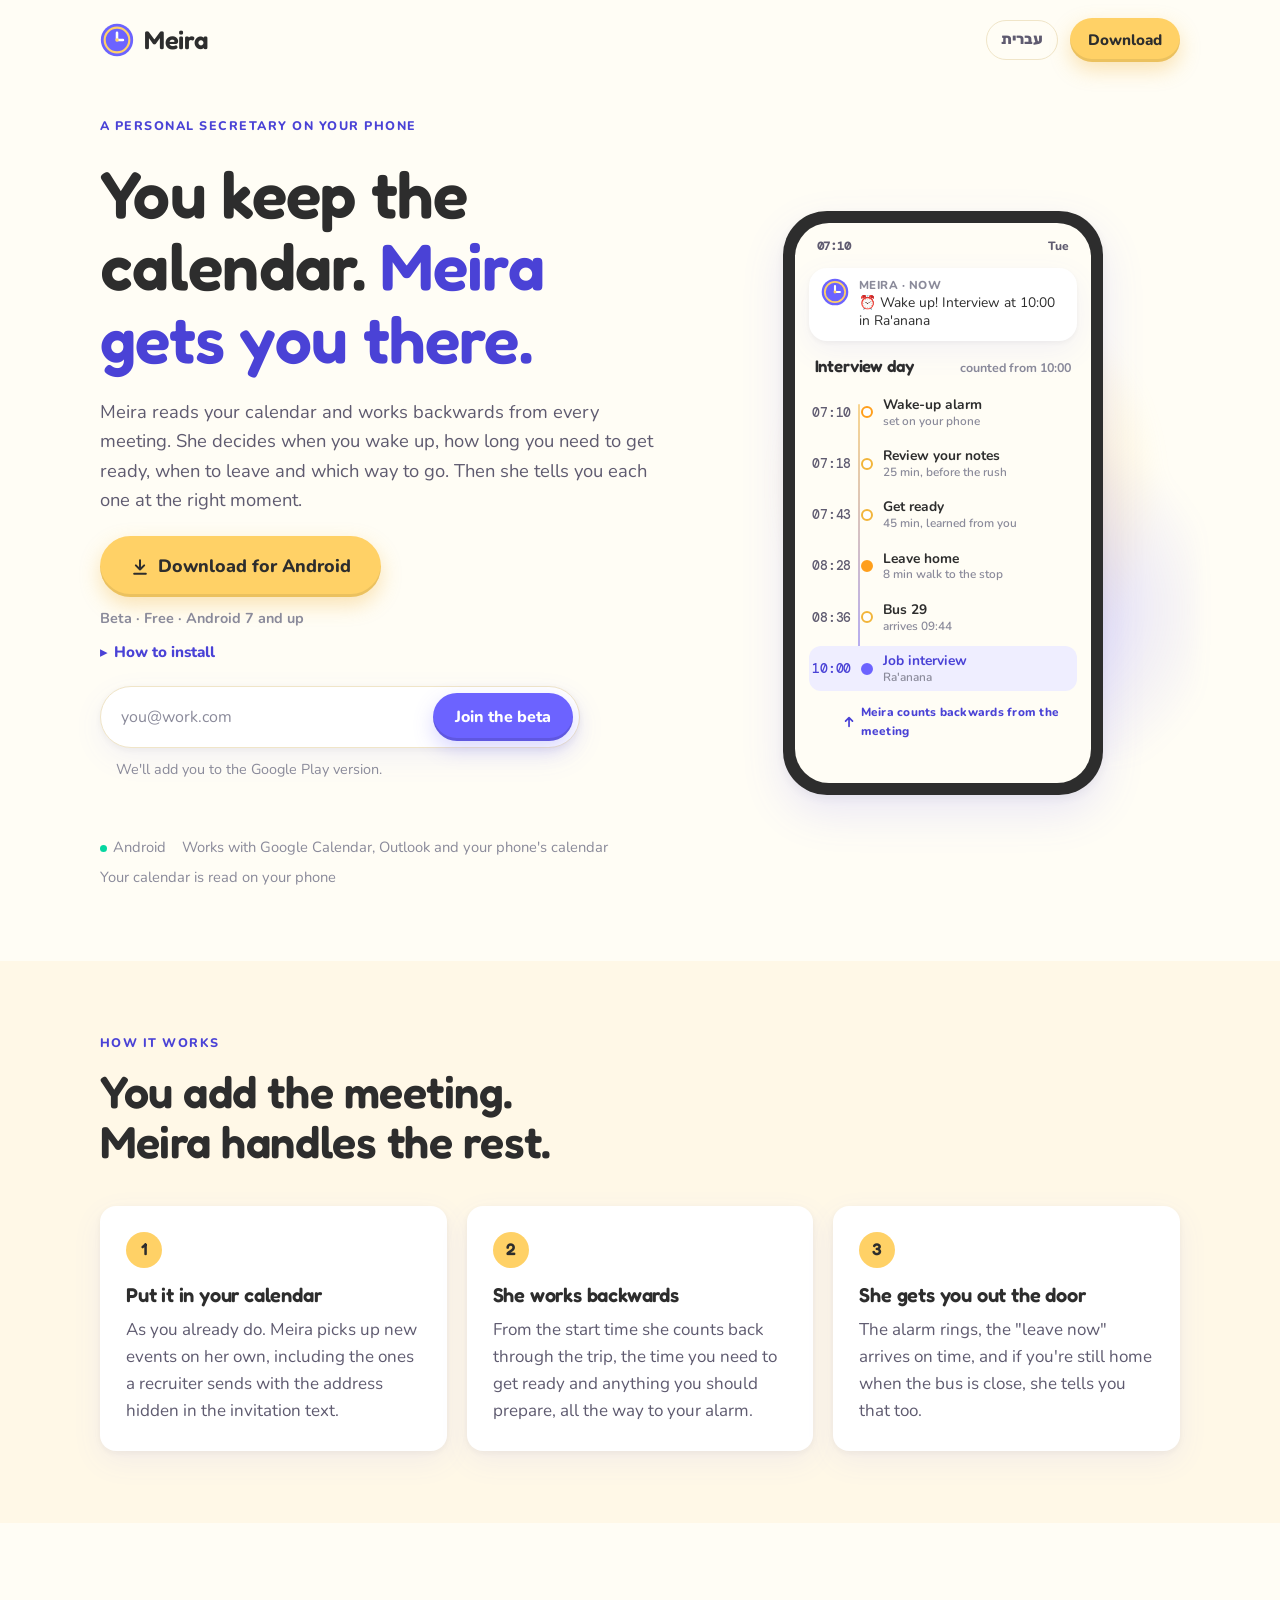
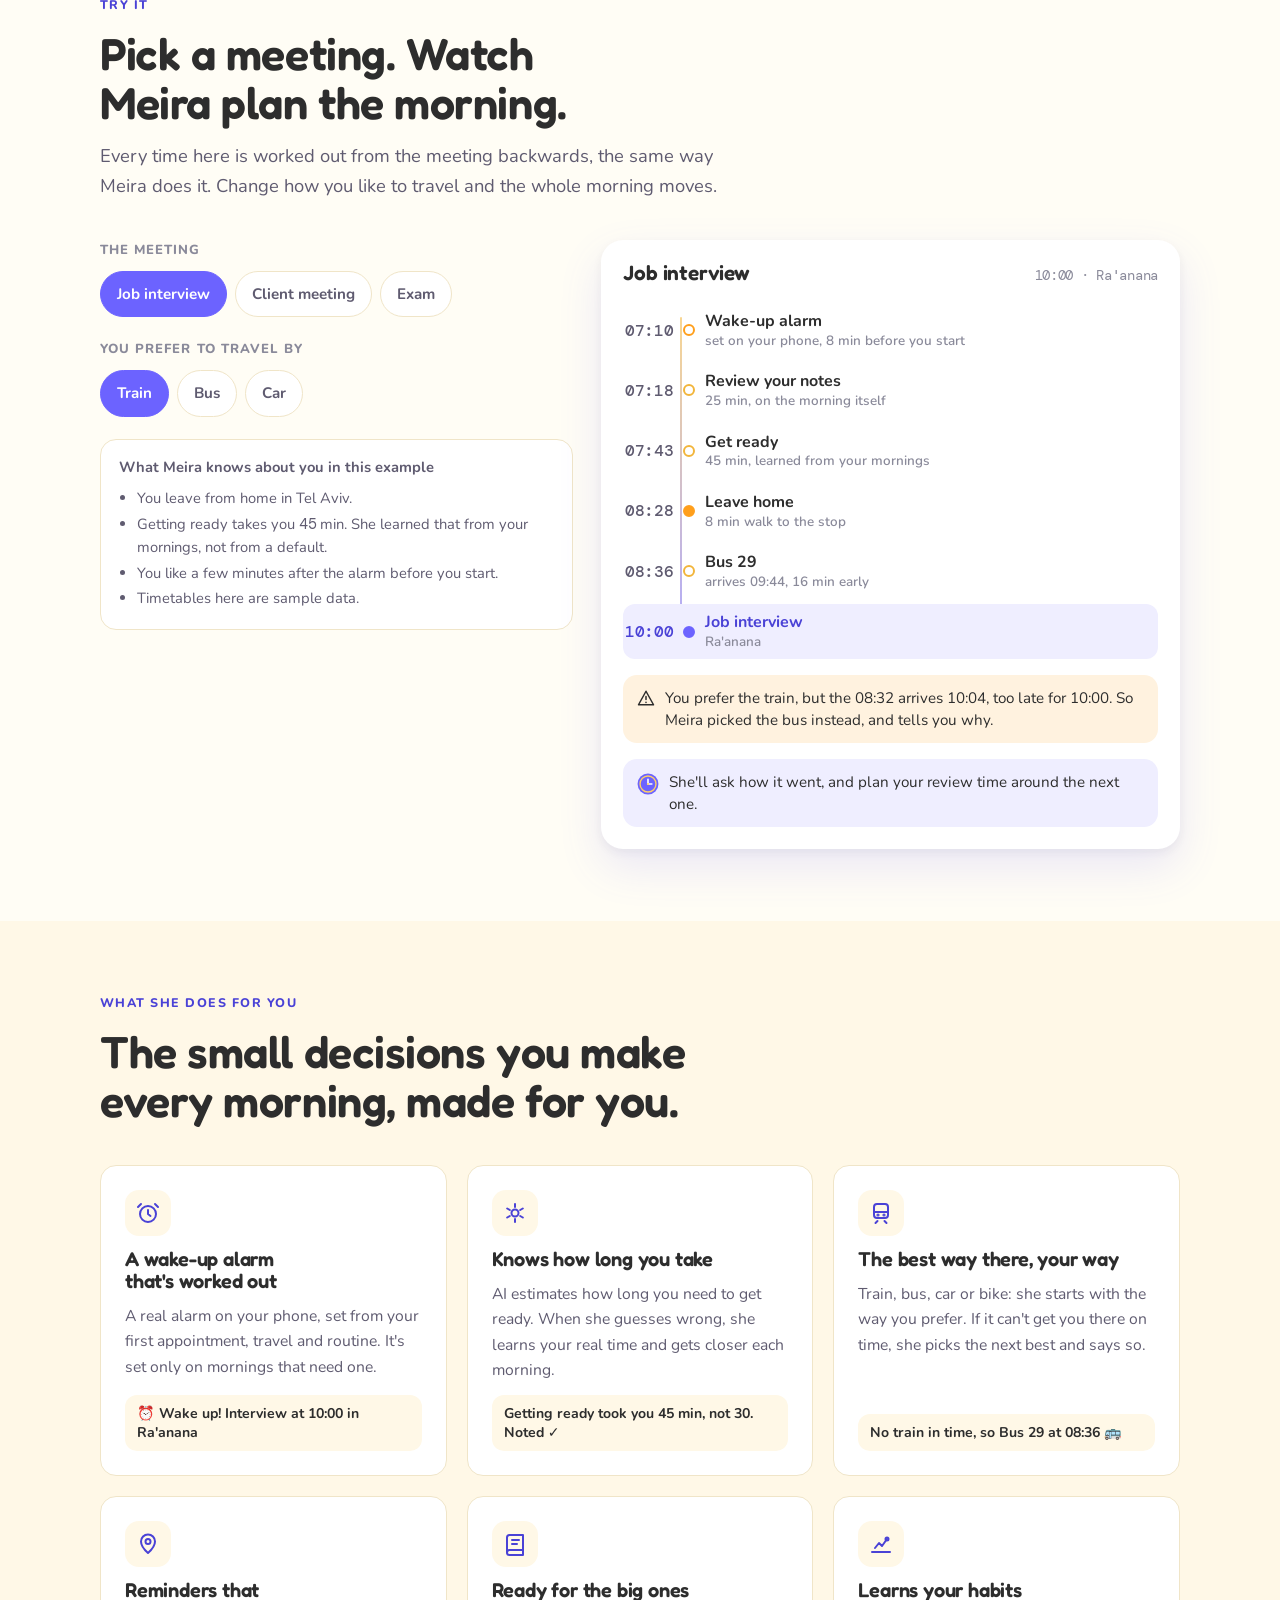
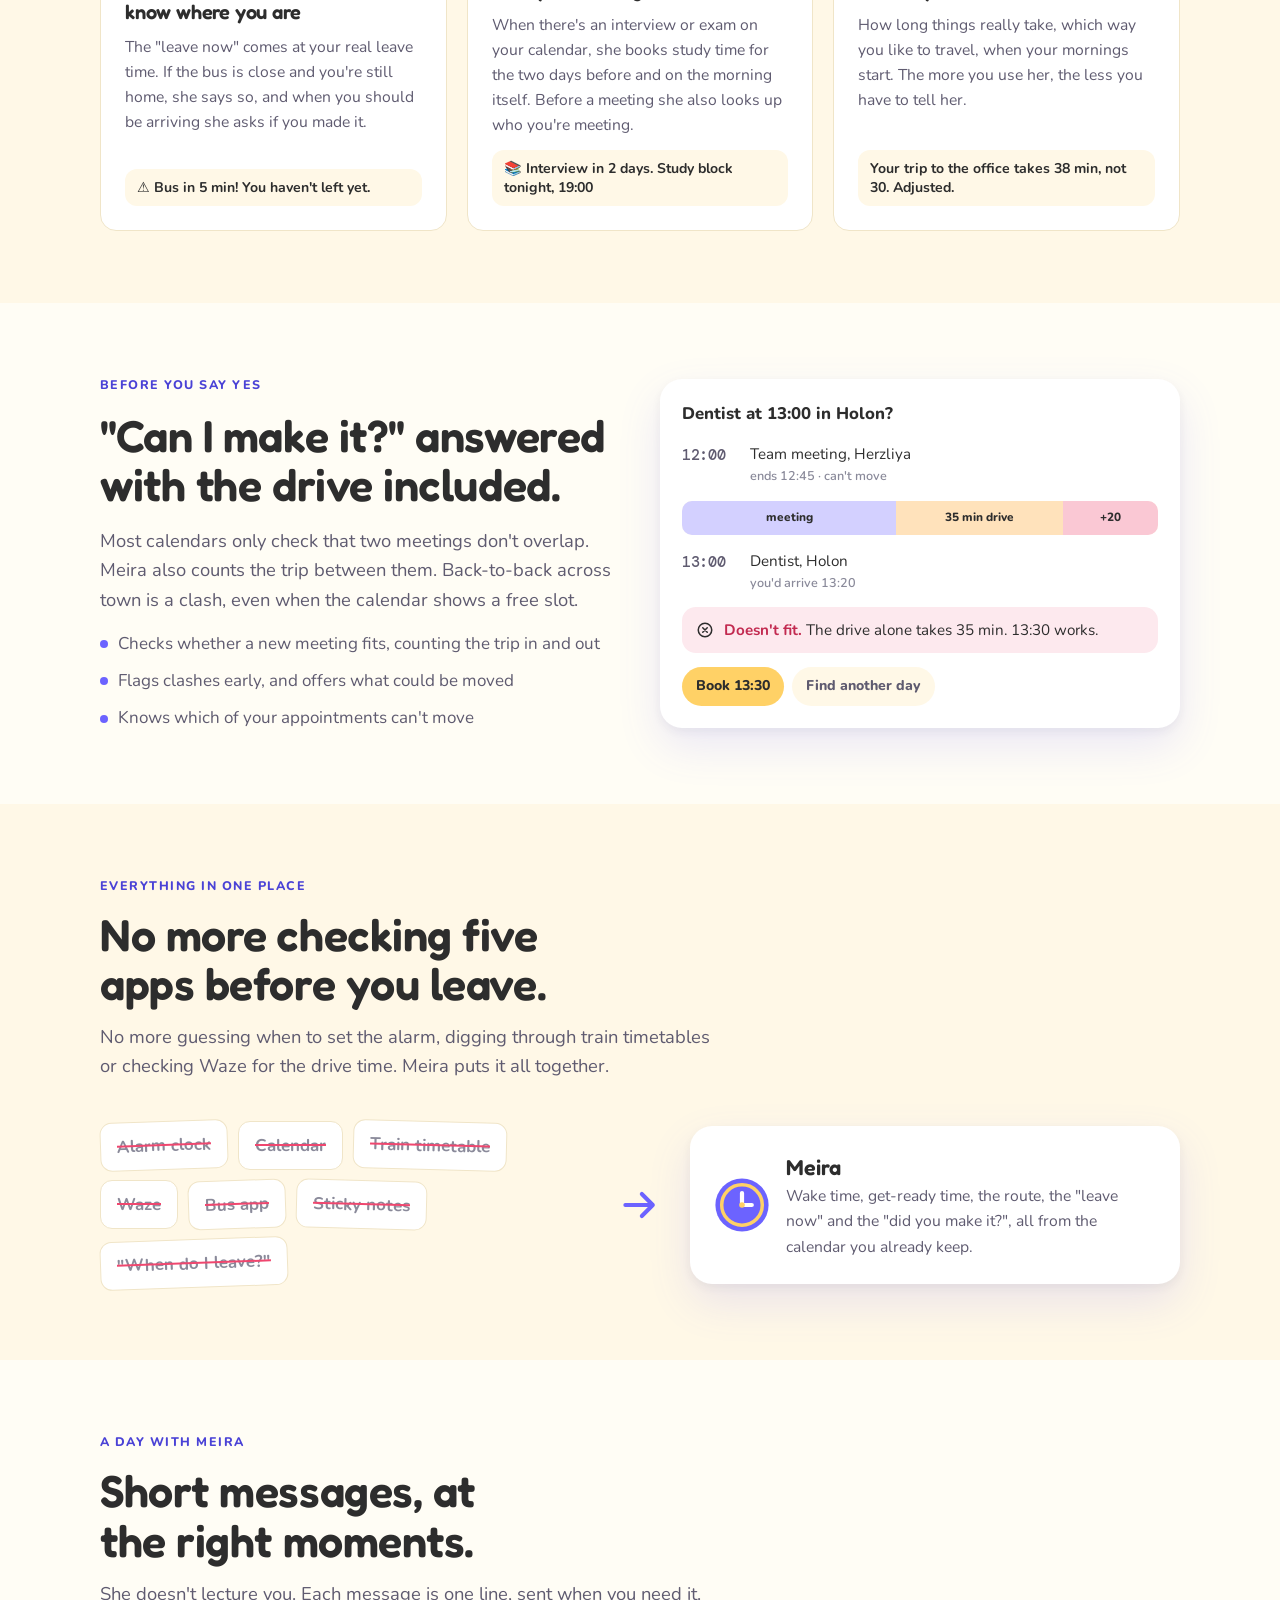
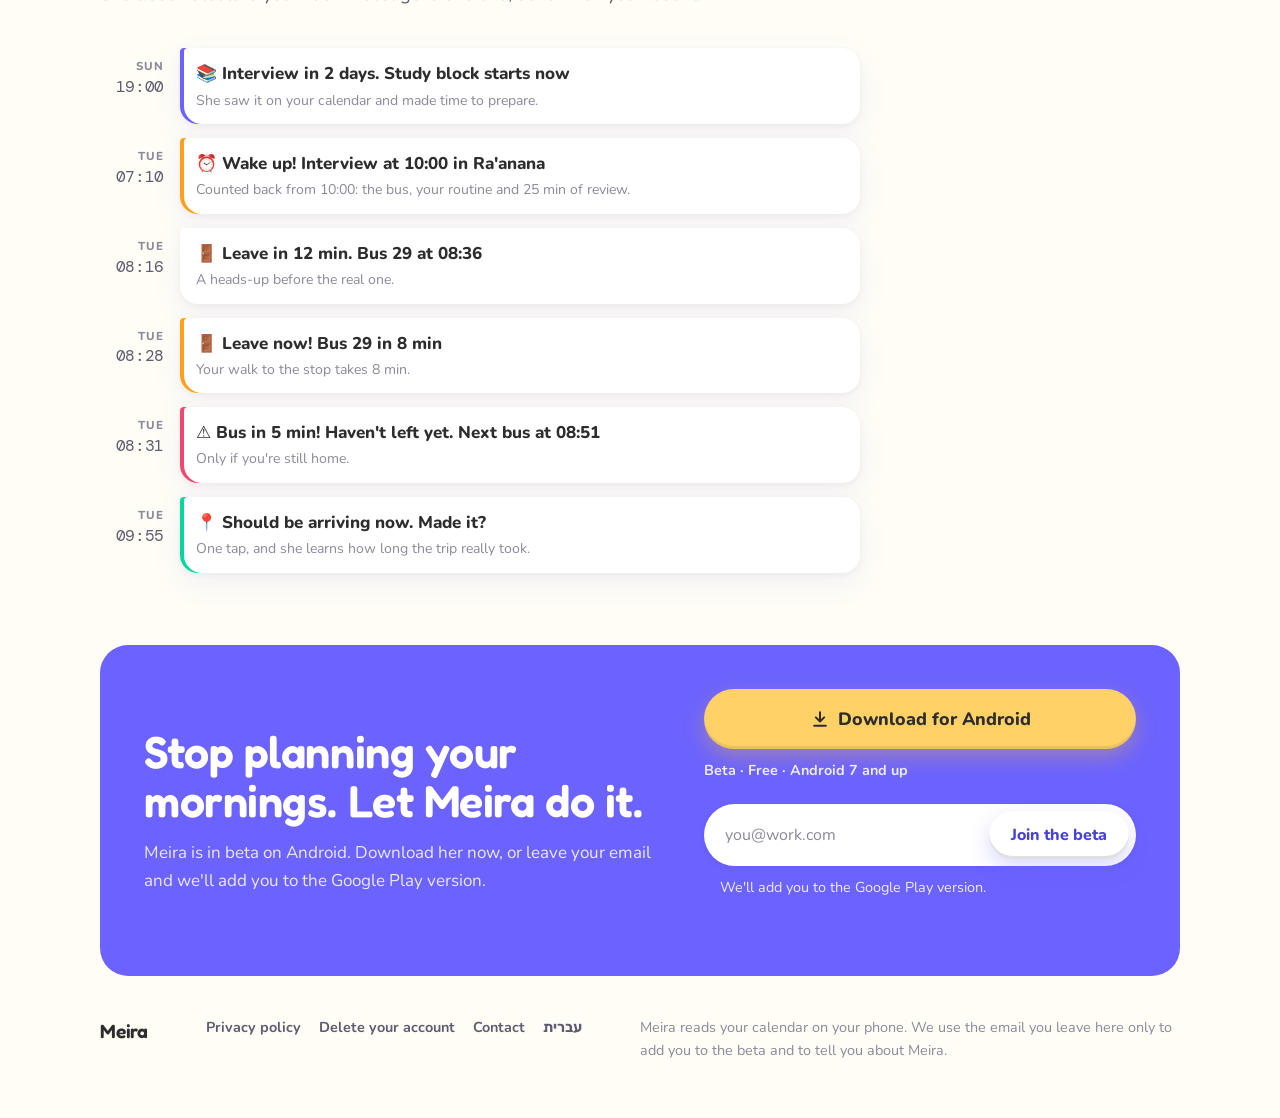
==== en/index.html @ 26a22b19 "site: a630f09 feat(site): meirasecretary.github.io — Hebrew home + /en/, download, beta sign-up, pri" ====
<!doctype html>
<html lang="en" dir="ltr">
<head>
<meta charset="utf-8">
<meta name="viewport" content="width=device-width, initial-scale=1, viewport-fit=cover">
<title>Meira — gets you there on time</title>
<meta name="description" content="Meira is a personal secretary on your phone. Keep your calendar; she works backwards from every meeting to wake you, get you ready and get you there on time.">
<link rel="canonical" href="https://meirasecretary.github.io/en/">
<link rel="alternate" hreflang="he" href="https://meirasecretary.github.io/">
<link rel="alternate" hreflang="en" href="https://meirasecretary.github.io/en/">
<link rel="alternate" hreflang="x-default" href="https://meirasecretary.github.io/">
<meta property="og:type" content="website">
<meta property="og:site_name" content="Meira">
<meta property="og:title" content="Meira — gets you there on time">
<meta property="og:description" content="She reads your calendar and works backwards: when to wake up, when to leave, which way to go. Free beta for Android.">
<meta property="og:url" content="https://meirasecretary.github.io/en/">
<meta property="og:image" content="https://meirasecretary.github.io/og-en.png">
<meta property="og:image:width" content="1200">
<meta property="og:image:height" content="630">
<meta name="twitter:card" content="summary_large_image">
<meta name="theme-color" content="#FFFDF5">
<link rel="icon" href="../favicon.svg" type="image/svg+xml">
<link rel="preconnect" href="https://fonts.googleapis.com">
<link rel="preconnect" href="https://fonts.gstatic.com" crossorigin>
<link rel="stylesheet" href="https://fonts.googleapis.com/css2?family=DM+Mono:wght@400;500&family=Fredoka:wght@500;600&family=Nunito:wght@400;600;700;800&family=Rubik:wght@400;500;700;800&family=Varela+Round&display=swap">
<link rel="stylesheet" href="../style.css">
</head>
<body>
<svg width="0" height="0" style="position:absolute" aria-hidden="true">
  <defs>
    <symbol id="coin" viewBox="0 0 40 40">
      <circle cx="20" cy="20" r="19" fill="#6C63FF"/>
      <circle cx="20" cy="20" r="14.5" fill="none" stroke="#FFD166" stroke-width="2.5"/>
      <path d="M20 11.5V20h7" fill="none" stroke="#FFFFFF" stroke-width="3" stroke-linecap="round" stroke-linejoin="round"/>
      <circle cx="20" cy="20" r="2" fill="#FFD166"/>
    </symbol>
    <symbol id="dl" viewBox="0 0 24 24">
      <path d="M12 4v11M7 10l5 5 5-5M5 20h14" fill="none" stroke="currentColor" stroke-width="2.4" stroke-linecap="round" stroke-linejoin="round"/>
    </symbol>
  </defs>
</svg>

<div class="wrap">
  <nav class="nav" aria-label="Main">
    <a class="brand" href="#top" id="top">
      <svg class="coin" aria-hidden="true"><use href="#coin"/></svg>
      <span class="brand-name">Meira</span>
    </a>
    <div class="nav-right">
      <a class="lang" href="../" hreflang="he" lang="he" data-lang="he">עברית</a>
      <a class="btn btn-sm" href="#join">Download</a>
    </div>
  </nav>

  <header class="hero">
    <div class="hero-copy">
      <span class="eyebrow">A personal secretary on your phone</span>
      <h1>You keep the calendar. <em>Meira gets you there.</em></h1>
      <p class="lede">Meira reads your calendar and works backwards from every meeting. She decides when you wake up, how long you need to get ready, when to leave and which way to go. Then she tells you each one at the right moment.</p>
      <div class="get">
        <a class="btn btn-lg" href="https://github.com/MeiraSecretary/meirasecretary.github.io/releases/latest/download/Meira.apk">
          <svg width="20" height="20" aria-hidden="true"><use href="#dl"/></svg>Download for Android
        </a>
        <p class="get-fine">Beta · Free · Android 7 and up</p>
        <details class="howto">
          <summary>How to install</summary>
          <ol>
            <li>Tap <b>Download for Android</b> and open <b>Meira.apk</b>.</li>
            <li>If Android asks, allow installs from this source (your browser).</li>
            <li>If Play Protect warns you, tap <b>More details → Install anyway</b>. On Samsung, if the install is blocked: Settings → Security and privacy → Auto Blocker → off.</li>
            <li>When you connect Google Calendar, Google says the app isn't verified yet. That's because we're in beta: tap <b>Advanced</b>, then go to the app.</li>
          </ol>
        </details>
      </div>
      <form class="signup" data-source="beta-hero" novalidate>
        <div class="signup-row">
          <label for="email-hero" class="sr-only">Email address</label>
          <input id="email-hero" name="email" type="email" inputmode="email" autocomplete="email" placeholder="you@work.com" required>
          <button class="btn btn-alt" type="submit">Join the beta</button>
        </div>
        <p class="signup-hint">We'll add you to the Google Play version.</p>
        <p class="signup-status" role="status" aria-live="polite"></p>
      </form>
      <p class="fine">
        <span><i class="dot"></i>Android</span>
        <span>Works with Google Calendar, Outlook and your phone's calendar</span>
        <span>Your calendar is read on your phone</span>
      </p>
    </div>

    <div class="phone-stage">
      <div class="phone" role="img" aria-label="Meira on a phone: an interview at 10:00 in Ra'anana, worked backwards to a 07:10 wake-up alarm.">
        <div class="screen">
          <div class="statusbar"><span class="t">07:10</span><span>Tue</span></div>
          <div class="notif">
            <svg class="coin" aria-hidden="true"><use href="#coin"/></svg>
            <div><b>Meira · now</b>⏰ Wake up! Interview at 10:00 in Ra'anana</div>
          </div>
          <div class="day-head"><h3>Interview day</h3><span>counted from 10:00</span></div>
          <ol class="chain">
            <li class="step" data-k="wake"><span class="t">07:10</span><i class="pin"></i><span class="what">Wake-up alarm<small>set on your phone</small></span></li>
            <li class="step"><span class="t">07:18</span><i class="pin"></i><span class="what">Review your notes<small>25 min, before the rush</small></span></li>
            <li class="step"><span class="t">07:43</span><i class="pin"></i><span class="what">Get ready<small>45 min, learned from you</small></span></li>
            <li class="step" data-k="leave"><span class="t">08:28</span><i class="pin"></i><span class="what">Leave home<small>8 min walk to the stop</small></span></li>
            <li class="step"><span class="t">08:36</span><i class="pin"></i><span class="what">Bus 29<small>arrives 09:44</small></span></li>
            <li class="step" data-k="event"><span class="t">10:00</span><i class="pin"></i><span class="what">Job interview<small>Ra'anana</small></span></li>
          </ol>
          <div class="backlabel">
            <svg width="14" height="14" viewBox="0 0 14 14" aria-hidden="true"><path d="M7 12V2M3 6l4-4 4 4" fill="none" stroke="currentColor" stroke-width="2" stroke-linecap="round" stroke-linejoin="round"/></svg>
            Meira counts backwards from the meeting
          </div>
        </div>
      </div>
    </div>
  </header>
</div>

<section class="band" id="how">
  <div class="wrap">
    <div class="sec-head">
      <span class="eyebrow">How it works</span>
      <h2>You add the meeting. Meira handles the rest.</h2>
    </div>
    <div class="steps">
      <div class="how">
        <h3>Put it in your calendar</h3>
        <p>As you already do. Meira picks up new events on her own, including the ones a recruiter sends with the address hidden in the invitation text.</p>
      </div>
      <div class="how">
        <h3>She works backwards</h3>
        <p>From the start time she counts back through the trip, the time you need to get ready and anything you should prepare, all the way to your alarm.</p>
      </div>
      <div class="how">
        <h3>She gets you out the door</h3>
        <p>The alarm rings, the "leave now" arrives on time, and if you're still home when the bus is close, she tells you that too.</p>
      </div>
    </div>
  </div>
</section>

<section id="try">
  <div class="wrap">
    <div class="sec-head">
      <span class="eyebrow">Try it</span>
      <h2>Pick a meeting. Watch Meira plan the morning.</h2>
      <p class="lede">Every time here is worked out from the meeting backwards, the same way Meira does it. Change how you like to travel and the whole morning moves.</p>
    </div>
    <div class="demo">
      <div class="controls">
        <fieldset class="seg" id="pick-event">
          <legend class="control-label">The meeting</legend>
          <input type="radio" name="ev" id="ev-interview" value="interview" checked><label for="ev-interview">Job interview</label>
          <input type="radio" name="ev" id="ev-meeting" value="meeting"><label for="ev-meeting">Client meeting</label>
          <input type="radio" name="ev" id="ev-exam" value="exam"><label for="ev-exam">Exam</label>
        </fieldset>
        <fieldset class="seg" id="pick-mode">
          <legend class="control-label">You prefer to travel by</legend>
          <input type="radio" name="mode" id="mode-train" value="train" checked><label for="mode-train">Train</label>
          <input type="radio" name="mode" id="mode-bus" value="bus"><label for="mode-bus">Bus</label>
          <input type="radio" name="mode" id="mode-car" value="car"><label for="mode-car">Car</label>
        </fieldset>
        <div class="assume">
          <strong>What Meira knows about you in this example</strong>
          <ul>
            <li>You leave from home in Tel Aviv.</li>
            <li>Getting ready takes you <span class="t">45</span> min. She learned that from your mornings, not from a default.</li>
            <li>You like a few minutes after the alarm before you start.</li>
            <li>Timetables here are sample data.</li>
          </ul>
        </div>
      </div>
      <div class="result" id="result" aria-live="polite">
        <div class="result-head"><h3 id="r-title">Job interview</h3><span class="t" id="r-when">10:00 · Ra'anana</span></div>
        <ol class="chain" id="r-chain"></ol>
        <div class="note note-fallback" id="r-fallback" hidden>
          <svg width="18" height="18" viewBox="0 0 24 24" aria-hidden="true"><path d="M12 3l10 18H2L12 3z" fill="none" stroke="currentColor" stroke-width="2" stroke-linejoin="round"/><path d="M12 10v4M12 17.5v.5" stroke="currentColor" stroke-width="2" stroke-linecap="round"/></svg>
          <span id="r-fallback-text"></span>
        </div>
        <div class="note note-meira" id="r-note">
          <svg class="coin" style="width:22px;height:22px" aria-hidden="true"><use href="#coin"/></svg>
          <span id="r-note-text"></span>
        </div>
      </div>
    </div>
  </div>
</section>

<section class="band" id="features">
  <div class="wrap">
    <div class="sec-head">
      <span class="eyebrow">What she does for you</span>
      <h2>The small decisions you make every morning, made for you.</h2>
    </div>
    <div class="features">
      <article class="feat">
        <div class="ic"><svg width="24" height="24" viewBox="0 0 24 24" fill="none" stroke="currentColor" stroke-width="2" stroke-linecap="round" stroke-linejoin="round" aria-hidden="true"><circle cx="12" cy="13" r="8"/><path d="M12 9v4l2.5 2M5 3 2 6M19 3l3 3"/></svg></div>
        <h3>A wake-up alarm that's worked out</h3>
        <p>A real alarm on your phone, set from your first appointment, travel and routine. It's set only on mornings that need one.</p>
        <p class="say">⏰ Wake up! Interview at 10:00 in Ra'anana</p>
      </article>
      <article class="feat">
        <div class="ic"><svg width="24" height="24" viewBox="0 0 24 24" fill="none" stroke="currentColor" stroke-width="2" stroke-linecap="round" stroke-linejoin="round" aria-hidden="true"><path d="M12 3v3M12 18v3M4.2 7.5l2.6 1.5M17.2 15l2.6 1.5M4.2 16.5 6.8 15M17.2 9l2.6-1.5"/><circle cx="12" cy="12" r="3.5"/></svg></div>
        <h3>Knows how long you take</h3>
        <p>AI estimates how long you need to get ready. When she guesses wrong, she learns your real time and gets closer each morning.</p>
        <p class="say">Getting ready took you 45 min, not 30. Noted ✓</p>
      </article>
      <article class="feat">
        <div class="ic"><svg width="24" height="24" viewBox="0 0 24 24" fill="none" stroke="currentColor" stroke-width="2" stroke-linecap="round" stroke-linejoin="round" aria-hidden="true"><rect x="5" y="3" width="14" height="14" rx="3"/><path d="M5 11h14M8.5 20l-2 2M15.5 20l2 2"/><circle cx="9" cy="14" r=".6" fill="currentColor"/><circle cx="15" cy="14" r=".6" fill="currentColor"/></svg></div>
        <h3>The best way there, your way</h3>
        <p>Train, bus, car or bike: she starts with the way you prefer. If it can't get you there on time, she picks the next best and says so.</p>
        <p class="say">No train in time, so Bus 29 at 08:36 🚌</p>
      </article>
      <article class="feat">
        <div class="ic"><svg width="24" height="24" viewBox="0 0 24 24" fill="none" stroke="currentColor" stroke-width="2" stroke-linecap="round" stroke-linejoin="round" aria-hidden="true"><path d="M12 21s-7-6.2-7-11.5a7 7 0 0 1 14 0C19 14.8 12 21 12 21z"/><circle cx="12" cy="9.5" r="2.5"/></svg></div>
        <h3>Reminders that know where you are</h3>
        <p>The "leave now" comes at your real leave time. If the bus is close and you're still home, she says so, and when you should be arriving she asks if you made it.</p>
        <p class="say">⚠️ Bus in 5 min! You haven't left yet.</p>
      </article>
      <article class="feat">
        <div class="ic"><svg width="24" height="24" viewBox="0 0 24 24" fill="none" stroke="currentColor" stroke-width="2" stroke-linecap="round" stroke-linejoin="round" aria-hidden="true"><path d="M4 5.5A2.5 2.5 0 0 1 6.5 3H20v15H6.5A2.5 2.5 0 0 0 4 20.5z"/><path d="M4 20.5A2.5 2.5 0 0 0 6.5 23H20v-5M9 8h7M9 12h5"/></svg></div>
        <h3>Ready for the big ones</h3>
        <p>When there's an interview or exam on your calendar, she books study time for the two days before and on the morning itself. Before a meeting she also looks up who you're meeting.</p>
        <p class="say">📚 Interview in 2 days. Study block tonight, 19:00</p>
      </article>
      <article class="feat">
        <div class="ic"><svg width="24" height="24" viewBox="0 0 24 24" fill="none" stroke="currentColor" stroke-width="2" stroke-linecap="round" stroke-linejoin="round" aria-hidden="true"><path d="M3 20h18M6 16l4-5 3 3 5-7"/><circle cx="18" cy="7" r="1.5"/></svg></div>
        <h3>Learns your habits</h3>
        <p>How long things really take, which way you like to travel, when your mornings start. The more you use her, the less you have to tell her.</p>
        <p class="say">Your trip to the office takes 38 min, not 30. Adjusted.</p>
      </article>
    </div>
  </div>
</section>

<section id="fit">
  <div class="wrap fit">
    <div class="fit-copy">
      <span class="eyebrow">Before you say yes</span>
      <h2>"Can I make it?" answered with the drive included.</h2>
      <p class="lede">Most calendars only check that two meetings don't overlap. Meira also counts the trip between them. Back-to-back across town is a clash, even when the calendar shows a free slot.</p>
      <ul>
        <li>Checks whether a new meeting fits, counting the trip in and out</li>
        <li>Flags clashes early, and offers what could be moved</li>
        <li>Knows which of your appointments can't move</li>
      </ul>
    </div>
    <div class="fit-card">
      <p class="fit-q">Dentist at 13:00 in Holon?</p>
      <div class="fit-row"><span class="t">12:00</span><span>Team meeting, Herzliya<small>ends 12:45 · can't move</small></span></div>
      <div class="gapbar" aria-hidden="true">
        <span class="g-meet" style="flex:45">meeting</span>
        <span class="g-drive" style="flex:35">35 min drive</span>
        <span class="g-late" style="flex:20">+20</span>
      </div>
      <div class="fit-row"><span class="t">13:00</span><span>Dentist, Holon<small>you'd arrive 13:20</small></span></div>
      <div class="verdict">
        <svg width="18" height="18" viewBox="0 0 24 24" aria-hidden="true" style="flex:none;margin-top:2px"><circle cx="12" cy="12" r="9" fill="none" stroke="currentColor" stroke-width="2"/><path d="M9 9l6 6M15 9l-6 6" stroke="currentColor" stroke-width="2" stroke-linecap="round"/></svg>
        <span><b>Doesn't fit.</b> The drive alone takes 35 min. 13:30 works.</span>
      </div>
      <div class="choices" aria-label="Example options">
        <span class="chip">Book 13:30</span>
        <span class="chip ghost">Find another day</span>
      </div>
    </div>
  </div>
</section>

<section class="band" id="one-place">
  <div class="wrap">
    <div class="sec-head">
      <span class="eyebrow">Everything in one place</span>
      <h2>No more checking five apps before you leave.</h2>
      <p class="lede">No more guessing when to set the alarm, digging through train timetables or checking Waze for the drive time. Meira puts it all together.</p>
    </div>
    <div class="swap">
      <div class="pile" aria-label="What you juggle today">
        <span>Alarm clock</span><span>Calendar</span><span>Train timetable</span><span>Waze</span><span>Bus app</span><span>Sticky notes</span><span>"When do I leave?"</span>
      </div>
      <svg class="arrow" width="44" height="44" viewBox="0 0 24 24" fill="none" stroke="currentColor" stroke-width="2.2" stroke-linecap="round" stroke-linejoin="round" aria-hidden="true"><path d="M4 12h15M13 6l6 6-6 6"/></svg>
      <div class="one">
        <svg class="coin" aria-hidden="true"><use href="#coin"/></svg>
        <div><strong>Meira</strong><p>Wake time, get-ready time, the route, the "leave now" and the "did you make it?", all from the calendar you already keep.</p></div>
      </div>
    </div>
  </div>
</section>

<section id="day">
  <div class="wrap">
    <div class="sec-head">
      <span class="eyebrow">A day with Meira</span>
      <h2>Short messages, at the right moments.</h2>
      <p class="lede">She doesn't lecture you. Each message is one line, sent when you need it.</p>
    </div>
    <ol class="day">
      <li><span class="t"><small>Sun</small>19:00</span><div class="bubble" data-tone="meira"><span class="msg">📚 Interview in 2 days. Study block starts now</span><span class="why">She saw it on your calendar and made time to prepare.</span></div></li>
      <li><span class="t"><small>Tue</small>07:10</span><div class="bubble" data-tone="warn"><span class="msg">⏰ Wake up! Interview at 10:00 in Ra'anana</span><span class="why">Counted back from 10:00: the bus, your routine and 25 min of review.</span></div></li>
      <li><span class="t"><small>Tue</small>08:16</span><div class="bubble"><span class="msg">🚪 Leave in 12 min. Bus 29 at 08:36</span><span class="why">A heads-up before the real one.</span></div></li>
      <li><span class="t"><small>Tue</small>08:28</span><div class="bubble" data-tone="warn"><span class="msg">🚪 Leave now! Bus 29 in 8 min</span><span class="why">Your walk to the stop takes 8 min.</span></div></li>
      <li><span class="t"><small>Tue</small>08:31</span><div class="bubble" data-tone="urgent"><span class="msg">⚠️ Bus in 5 min! Haven't left yet. Next bus at 08:51</span><span class="why">Only if you're still home.</span></div></li>
      <li><span class="t"><small>Tue</small>09:55</span><div class="bubble" data-tone="good"><span class="msg">📍 Should be arriving now. Made it?</span><span class="why">One tap, and she learns how long the trip really took.</span></div></li>
    </ol>
  </div>
</section>

<div class="wrap" id="join">
  <div class="final">
    <div style="display:flex;flex-direction:column;gap:14px">
      <h2>Stop planning your mornings. Let Meira do it.</h2>
      <p>Meira is in beta on Android. Download her now, or leave your email and we'll add you to the Google Play version.</p>
    </div>
    <div class="final-actions">
      <div class="get">
        <a class="btn btn-lg" href="https://github.com/MeiraSecretary/meirasecretary.github.io/releases/latest/download/Meira.apk">
          <svg width="20" height="20" aria-hidden="true"><use href="#dl"/></svg>Download for Android
        </a>
        <p class="get-fine">Beta · Free · Android 7 and up</p>
      </div>
      <form class="signup" data-source="beta-footer" novalidate>
        <div class="signup-row">
          <label for="email-footer" class="sr-only">Email address</label>
          <input id="email-footer" name="email" type="email" inputmode="email" autocomplete="email" placeholder="you@work.com" required>
          <button class="btn btn-alt" type="submit">Join the beta</button>
        </div>
        <p class="signup-hint">We'll add you to the Google Play version.</p>
        <p class="signup-status" role="status" aria-live="polite"></p>
      </form>
    </div>
  </div>
  <footer>
    <span class="brand-name" style="font-size:1.2rem;color:var(--ink)">Meira</span>
    <nav class="foot-links" aria-label="Legal">
      <a href="../privacy.html#en">Privacy policy</a>
      <a href="../delete-account.html#en">Delete your account</a>
      <a href="mailto:koralzakai1@gmail.com">Contact</a>
      <a href="../" hreflang="he" lang="he" data-lang="he">עברית</a>
    </nav>
    <p>Meira reads your calendar on your phone. We use the email you leave here only to add you to the beta and to tell you about Meira.</p>
  </footer>
</div>

<script src="../app.js"></script>
</body>
</html>
---- style.css ----
/* Meira site — shared by / (Hebrew) and /en/ (English). */
:root {
  --bg: #FFFDF5;
  --card: #FFF8E7;
  --surface: #FFFFFF;
  --ink: #2D2D2D;
  --ink-2: #5F5B70;
  --ink-3: #8A8A9A;
  --line: #F0E5C8;
  --yellow: #FFD166;
  --yellow-deep: #F2B53B;
  --yellow-ink: #2D2D2D;
  --purple: #6C63FF;
  --purple-soft: #EFEEFF;
  --purple-ink: #4A42D6;
  --green: #06D6A0;
  --green-ink: #047A5C;
  --orange: #FF9F1C;
  --orange-ink: #B25F00;
  --red: #EF476F;
  --red-ink: #C22A50;
  --shadow: 0 10px 30px rgba(108, 99, 255, .08), 0 2px 6px rgba(45, 45, 45, .05);
  --shadow-lift: 0 18px 44px rgba(108, 99, 255, .14), 0 4px 10px rgba(45, 45, 45, .06);
  --phone: #2D2D2D;
  --radius: 16px;
  --f-display: "Fredoka", "Varela Round", "Nunito", ui-rounded, system-ui, sans-serif;
  --f-body: "Nunito", "Rubik", ui-rounded, system-ui, -apple-system, "Segoe UI", sans-serif;
  --f-mono: "DM Mono", ui-monospace, "SF Mono", Menlo, monospace;
}
@media (prefers-color-scheme: dark) {
  :root:not([data-theme="light"]) {
    color-scheme: dark;
    --bg: #1A1A2E;
    --card: #252542;
    --surface: #2C2C4E;
    --ink: #F5F3FF;
    --ink-2: #B9B7D2;
    --ink-3: #8F8DAD;
    --line: #36365C;
    --purple: #8C85FF;
    --purple-soft: #2E2A5A;
    --purple-ink: #B7B2FF;
    --green-ink: #3BE3B6;
    --orange-ink: #FFB65C;
    --red-ink: #FF7C9A;
    --shadow: 0 10px 30px rgba(0, 0, 0, .28);
    --shadow-lift: 0 18px 44px rgba(0, 0, 0, .38);
    --phone: #0F0F1E;
  }
}
:root[data-theme="dark"] {
  color-scheme: dark;
  --bg: #1A1A2E;
  --card: #252542;
  --surface: #2C2C4E;
  --ink: #F5F3FF;
  --ink-2: #B9B7D2;
  --ink-3: #8F8DAD;
  --line: #36365C;
  --purple: #8C85FF;
  --purple-soft: #2E2A5A;
  --purple-ink: #B7B2FF;
  --green-ink: #3BE3B6;
  --orange-ink: #FFB65C;
  --red-ink: #FF7C9A;
  --shadow: 0 10px 30px rgba(0, 0, 0, .28);
  --shadow-lift: 0 18px 44px rgba(0, 0, 0, .38);
  --phone: #0F0F1E;
}

* { box-sizing: border-box; }
/* `hidden` must win over component display rules (.note is display:flex) —
   otherwise a stale fallback note stays on screen after the plan changes. */
[hidden] { display: none !important; }
/* Visually hidden but read by screen readers. Not left:-9999px — in a
   right-to-left page that offset is scrollable and the page becomes 10,000px wide. */
.sr-only { position: absolute; width: 1px; height: 1px; padding: 0; margin: -1px; overflow: hidden; clip: rect(0, 0, 0, 0); white-space: nowrap; border: 0; }
html { -webkit-text-size-adjust: 100%; scroll-behavior: smooth; }
body {
  margin: 0;
  background: var(--bg);
  color: var(--ink);
  font-family: var(--f-body);
  font-size: 17px;
  line-height: 1.6;
  -webkit-font-smoothing: antialiased;
  overflow-x: hidden;
}
.wrap { max-width: 1120px; margin: 0 auto; padding-inline: 20px; }
h1, h2, h3 { font-family: var(--f-display); font-weight: 600; line-height: 1.1; text-wrap: balance; margin: 0; letter-spacing: -.01em; }
h1 { font-size: clamp(2.4rem, 6vw, 4.1rem); }
h2 { font-size: clamp(1.9rem, 4.2vw, 2.8rem); }
h3 { font-size: 1.25rem; font-weight: 600; }
p { margin: 0; }
.t { font-family: var(--f-mono); font-variant-numeric: tabular-nums; letter-spacing: -.02em; }
.eyebrow {
  font-weight: 800; font-size: .78rem; letter-spacing: .12em; text-transform: uppercase;
  color: var(--purple-ink);
}
.lede { color: var(--ink-2); font-size: 1.15rem; max-width: 34em; }
a { color: var(--purple-ink); }
:focus-visible { outline: 3px solid var(--purple); outline-offset: 3px; border-radius: 8px; }

/* ---------- nav ---------- */
.nav { display: flex; align-items: center; justify-content: space-between; gap: 16px; padding-block: 18px; }
.brand { display: inline-flex; align-items: center; gap: 10px; text-decoration: none; color: var(--ink); }
.brand-name { font-family: var(--f-display); font-weight: 600; font-size: 1.6rem; letter-spacing: -.01em; }
.coin { width: 34px; height: 34px; flex: none; }
.btn {
  appearance: none; border: 0; cursor: pointer; text-decoration: none;
  display: inline-flex; align-items: center; justify-content: center; gap: 8px;
  font-family: var(--f-body); font-weight: 800; font-size: 1rem;
  padding: 13px 22px; border-radius: 999px;
  background: var(--yellow); color: var(--yellow-ink);
  box-shadow: 0 8px 20px rgba(242, 181, 59, .35), inset 0 -3px 0 rgba(0, 0, 0, .08);
  transition: transform .15s ease, box-shadow .15s ease, background .15s ease;
  white-space: nowrap;
}
.btn:hover { background: var(--yellow-deep); transform: translateY(-1px); }
.btn:active { transform: translateY(1px); }
.btn[disabled] { opacity: .7; cursor: progress; transform: none; }
.btn-sm { padding: 10px 18px; font-size: .95rem; }

/* ---------- hero ---------- */
.hero { display: grid; grid-template-columns: 1.08fr .92fr; gap: 48px; align-items: center; padding-block: 36px 72px; }
.hero-copy { display: flex; flex-direction: column; gap: 22px; }
.hero h1 em { font-style: normal; color: var(--purple-ink); }
.hero .fine { color: var(--ink-3); font-size: .92rem; display: flex; flex-wrap: wrap; gap: 6px 16px; }
.hero .fine span { display: inline-flex; align-items: center; gap: 6px; }
.dot { width: 7px; height: 7px; border-radius: 50%; background: var(--green); display: inline-block; }

.signup { display: flex; flex-direction: column; gap: 10px; max-width: 480px; }
.signup-row {
  display: flex; gap: 8px; padding: 6px; border-radius: 999px;
  background: var(--surface); border: 1.5px solid var(--line); box-shadow: var(--shadow);
}
.signup-row:focus-within { border-color: var(--purple); }
.signup input {
  flex: 1; min-width: 0; border: 0; outline: 0; background: transparent; color: var(--ink);
  font: inherit; font-size: 1rem; padding: 8px 14px;
}
.signup input::placeholder { color: var(--ink-3); }
.signup-status { font-size: .95rem; font-weight: 700; min-height: 1.5em; padding-inline-start: 16px; }
.signup-status[data-kind="ok"] { color: var(--green-ink); }
.signup-status[data-kind="error"] { color: var(--red-ink); }
.signup-status[data-kind="info"] { color: var(--ink-2); }

/* ---------- phone ---------- */
.phone-stage { position: relative; display: flex; justify-content: center; }
.phone-stage::before {
  content: ""; position: absolute; inset: 8% -4% 6% 6%;
  background: radial-gradient(60% 60% at 50% 45%, rgba(255, 209, 102, .55), transparent 70%),
              radial-gradient(50% 50% at 70% 70%, rgba(108, 99, 255, .22), transparent 70%);
  filter: blur(8px); z-index: 0;
}
.phone {
  position: relative; z-index: 1; width: 320px; max-width: 100%;
  background: var(--phone); border-radius: 44px; padding: 12px;
  box-shadow: var(--shadow-lift);
}
.screen {
  background: var(--bg); border-radius: 34px; overflow: hidden;
  padding: 14px 14px 18px; display: flex; flex-direction: column; gap: 12px; min-height: 560px;
}
.statusbar { display: flex; justify-content: space-between; font-size: .75rem; font-weight: 800; color: var(--ink-2); padding: 0 8px; }
.notif {
  display: flex; gap: 10px; align-items: flex-start;
  background: var(--surface); border-radius: 18px; padding: 10px 12px; box-shadow: var(--shadow);
  font-size: .86rem; line-height: 1.35;
  animation: drop .7s cubic-bezier(.2, .9, .3, 1.2) .2s both;
}
.notif .coin { width: 28px; height: 28px; }
.notif b { display: block; font-size: .72rem; color: var(--ink-3); font-weight: 800; letter-spacing: .04em; text-transform: uppercase; }
.day-head { display: flex; justify-content: space-between; align-items: baseline; padding: 4px 6px 0; }
.day-head h3 { font-size: 1.05rem; }
.day-head span { font-size: .78rem; color: var(--ink-3); font-weight: 700; }

/* ---------- the backward chain (used in phone and demo) ---------- */
.chain { list-style: none; margin: 0; padding: 0; position: relative; display: flex; flex-direction: column; gap: 6px; }
.chain::before {
  content: ""; position: absolute; inset-inline-start: 49px; top: 14px; bottom: 14px; width: 2px;
  background: linear-gradient(to top, var(--purple), var(--yellow-deep));
  border-radius: 2px; opacity: .55;
}
.step { position: relative; display: grid; grid-template-columns: 42px 16px 1fr; gap: 8px; align-items: center; padding: 6px 8px 6px 0; border-radius: 12px; }
.step .t { font-size: .84rem; font-weight: 500; text-align: end; color: var(--ink-2); }
.step .pin { width: 12px; height: 12px; border-radius: 50%; background: var(--surface); border: 2.5px solid var(--yellow-deep); justify-self: center; position: relative; z-index: 1; }
.step .what { font-size: .86rem; line-height: 1.3; font-weight: 700; }
.step .what small { display: block; font-weight: 600; color: var(--ink-3); font-size: .74rem; }
.step[data-k="wake"] .pin { border-color: var(--orange); }
.step[data-k="leave"] .pin { border-color: var(--orange); background: var(--orange); }
.step[data-k="event"] { background: var(--purple-soft); }
.step[data-k="event"] .pin { border-color: var(--purple); background: var(--purple); }
.step[data-k="event"] .t, .step[data-k="event"] .what { color: var(--purple-ink); }
.phone .step { animation: rise .55s ease both; }
.phone .step:nth-last-child(1) { animation-delay: .5s; }
.phone .step:nth-last-child(2) { animation-delay: .75s; }
.phone .step:nth-last-child(3) { animation-delay: 1s; }
.phone .step:nth-last-child(4) { animation-delay: 1.25s; }
.phone .step:nth-last-child(5) { animation-delay: 1.5s; }
.phone .step:nth-last-child(6) { animation-delay: 1.75s; }
.backlabel {
  display: flex; align-items: center; gap: 6px; font-size: .74rem; font-weight: 800; color: var(--purple-ink);
  padding-inline-start: 34px; letter-spacing: .02em;
}
.brief {
  background: var(--card); border-radius: 14px; padding: 10px 12px; font-size: .8rem; line-height: 1.4; color: var(--ink-2);
  border: 1px dashed var(--line);
}
.brief strong { color: var(--ink); }

@keyframes rise { from { opacity: .2; transform: translateY(8px); } to { opacity: 1; transform: none; } }
@keyframes drop { from { opacity: .2; transform: translateY(-14px) scale(.97); } to { opacity: 1; transform: none; } }

/* ---------- sections ---------- */
section { padding-block: 72px; }
.sec-head { display: flex; flex-direction: column; gap: 14px; max-width: 720px; margin-bottom: 40px; }
.band { background: var(--card); }

.steps { display: grid; grid-template-columns: repeat(3, 1fr); gap: 20px; counter-reset: s; }
.how { display: flex; flex-direction: column; gap: 10px; padding: 26px; border-radius: var(--radius); background: var(--surface); box-shadow: var(--shadow); }
.how::before {
  counter-increment: s; content: counter(s);
  font-family: var(--f-display); font-weight: 600; font-size: 1.05rem;
  width: 36px; height: 36px; border-radius: 50%; display: grid; place-items: center;
  background: var(--yellow); color: var(--yellow-ink); margin-bottom: 6px;
}
.how p { color: var(--ink-2); }

/* ---------- demo ---------- */
.demo { display: grid; grid-template-columns: .9fr 1.1fr; gap: 28px; align-items: start; }
.controls { display: flex; flex-direction: column; gap: 22px; }
.control-label { font-weight: 800; font-size: .82rem; letter-spacing: .08em; text-transform: uppercase; color: var(--ink-3); margin-bottom: 10px; display: block; }
.seg { display: flex; flex-wrap: wrap; gap: 8px; border: 0; margin: 0; padding: 0; min-width: 0; }
.seg legend { padding: 0; }
.seg input { position: absolute; opacity: 0; pointer-events: none; }
.seg label {
  cursor: pointer; padding: 10px 16px; border-radius: 999px; font-weight: 700; font-size: .95rem;
  background: var(--surface); border: 1.5px solid var(--line); color: var(--ink-2);
  transition: background .15s, border-color .15s, color .15s;
  display: inline-flex; align-items: center; gap: 8px;
}
.seg label:hover { border-color: var(--purple); }
.seg input:checked + label { background: var(--purple); border-color: var(--purple); color: #fff; }
.seg input:focus-visible + label { outline: 3px solid var(--purple); outline-offset: 2px; }
.assume { font-size: .92rem; color: var(--ink-2); background: var(--surface); border-radius: var(--radius); padding: 16px 18px; border: 1px solid var(--line); }
.assume ul { margin: 8px 0 0; padding-inline-start: 18px; }
.assume li { margin: 2px 0; }

.result { background: var(--surface); border-radius: 22px; padding: 22px; box-shadow: var(--shadow-lift); display: flex; flex-direction: column; gap: 16px; }
.result-head { display: flex; justify-content: space-between; gap: 12px; align-items: baseline; flex-wrap: wrap; }
.result-head h3 { font-size: 1.3rem; }
.result-head .t { color: var(--ink-3); font-size: .9rem; }
.result .chain::before { inset-inline-start: 57px; }
.result .step { grid-template-columns: 50px 16px 1fr; padding-block: 8px; }
.result .step .t { font-size: .98rem; }
.result .step .what { font-size: 1rem; }
.result .step .what small { font-size: .84rem; }
.note { display: flex; gap: 10px; align-items: flex-start; border-radius: 14px; padding: 12px 14px; font-size: .95rem; line-height: 1.45; }
.note svg { flex: none; margin-top: 2px; }
.note-fallback { background: color-mix(in srgb, var(--orange) 14%, var(--surface)); color: var(--ink); }
.note-meira { background: var(--purple-soft); color: var(--ink); }
.flash { animation: flash .5s ease; }
@keyframes flash { from { background: color-mix(in srgb, var(--yellow) 45%, transparent); } }

/* ---------- features ---------- */
.features { display: grid; grid-template-columns: repeat(3, 1fr); gap: 20px; }
.feat { background: var(--surface); border-radius: var(--radius); padding: 24px; display: flex; flex-direction: column; gap: 12px; border: 1px solid var(--line); }
.feat .ic { width: 46px; height: 46px; border-radius: 14px; display: grid; place-items: center; background: var(--card); color: var(--purple-ink); }
.feat p { color: var(--ink-2); font-size: .98rem; }
.feat .say {
  margin-top: auto; font-size: .88rem; font-weight: 700; color: var(--ink);
  background: var(--card); border-radius: 12px; padding: 9px 12px; line-height: 1.35;
}

/* ---------- feasibility ---------- */
.fit { display: grid; grid-template-columns: 1fr 1fr; gap: 40px; align-items: center; }
.fit-card { background: var(--surface); border-radius: 22px; padding: 22px; box-shadow: var(--shadow-lift); display: flex; flex-direction: column; gap: 14px; }
.fit-q { font-weight: 800; font-size: 1.05rem; }
.fit-row { display: grid; grid-template-columns: 56px 1fr; gap: 12px; align-items: start; font-size: .95rem; }
.fit-row .t { color: var(--ink-2); font-weight: 500; padding-top: 1px; }
.fit-row small { display: block; color: var(--ink-3); font-weight: 600; }
.gapbar { position: relative; height: 34px; border-radius: 10px; background: var(--card); overflow: hidden; display: flex; font-size: .74rem; font-weight: 800; }
.gapbar span { display: flex; align-items: center; justify-content: center; white-space: nowrap; overflow: hidden; }
.gapbar .g-meet { background: color-mix(in srgb, var(--purple) 30%, var(--surface)); color: var(--ink); }
.gapbar .g-drive { background: color-mix(in srgb, var(--orange) 30%, var(--surface)); color: var(--ink); }
.gapbar .g-late { background: color-mix(in srgb, var(--red) 30%, var(--surface)); color: var(--ink); }
.verdict { display: flex; gap: 10px; align-items: flex-start; padding: 12px 14px; border-radius: 14px; background: color-mix(in srgb, var(--red) 12%, var(--surface)); font-size: .95rem; line-height: 1.45; }
.verdict b { color: var(--red-ink); }
.choices { display: flex; flex-wrap: wrap; gap: 8px; }
.chip { font-size: .88rem; font-weight: 800; padding: 8px 14px; border-radius: 999px; background: var(--yellow); color: var(--yellow-ink); }
.chip.ghost { background: var(--card); color: var(--ink-2); }
.fit-copy { display: flex; flex-direction: column; gap: 16px; }
.fit-copy ul { margin: 0; padding: 0; list-style: none; display: flex; flex-direction: column; gap: 10px; }
.fit-copy li { display: flex; gap: 10px; color: var(--ink-2); }
.fit-copy li::before { content: ""; flex: none; width: 8px; height: 8px; margin-top: .6em; border-radius: 50%; background: var(--purple); }

/* ---------- one place ---------- */
.swap { display: grid; grid-template-columns: 1fr auto 1fr; gap: 28px; align-items: center; }
.pile { display: flex; flex-wrap: wrap; gap: 10px; }
.pile span {
  padding: 10px 16px; border-radius: 12px; background: var(--surface); border: 1px solid var(--line);
  color: var(--ink-3); font-weight: 700; text-decoration: line-through; text-decoration-color: var(--red); text-decoration-thickness: 2px;
}
.pile span:nth-child(odd) { transform: rotate(-2deg); }
.pile span:nth-child(3n) { transform: rotate(1.5deg); }
.arrow { color: var(--purple); }
.one { background: var(--surface); border-radius: 22px; padding: 24px; box-shadow: var(--shadow-lift); display: flex; gap: 16px; align-items: center; }
.one .coin { width: 56px; height: 56px; }
.one p { color: var(--ink-2); font-size: .98rem; }
.one strong { display: block; font-family: var(--f-display); font-weight: 600; font-size: 1.35rem; color: var(--ink); }

/* ---------- day timeline ---------- */
.day { list-style: none; margin: 0; padding: 0; display: grid; gap: 14px; max-width: 760px; }
.day li { display: grid; grid-template-columns: 64px 1fr; gap: 16px; align-items: start; }
.day .t { font-size: 1rem; color: var(--ink-2); padding-top: 12px; text-align: end; }
.day .t small { display: block; font-family: var(--f-body); font-size: .72rem; font-weight: 800; letter-spacing: .08em; text-transform: uppercase; color: var(--ink-3); line-height: 1.2; }
.bubble { background: var(--surface); border-radius: 18px; border-start-start-radius: 4px; padding: 12px 16px; box-shadow: var(--shadow); display: flex; flex-direction: column; gap: 2px; }
.bubble .msg { font-weight: 800; }
.bubble .why { font-size: .88rem; color: var(--ink-3); }
.bubble[data-tone="warn"] { box-shadow: inset 4px 0 0 var(--orange), var(--shadow); }
.bubble[data-tone="urgent"] { box-shadow: inset 4px 0 0 var(--red), var(--shadow); }
.bubble[data-tone="good"] { box-shadow: inset 4px 0 0 var(--green), var(--shadow); }
.bubble[data-tone="meira"] { box-shadow: inset 4px 0 0 var(--purple), var(--shadow); }

/* ---------- final cta ---------- */
.final { text-align: start; display: grid; grid-template-columns: 1.1fr .9fr; gap: 32px; align-items: center; background: var(--purple); color: #fff; border-radius: 28px; padding: 44px; }
.final h2 { color: #fff; }
.final p { color: rgba(255, 255, 255, .85); }
.final .signup-row { border-color: transparent; }
.final .signup-status[data-kind="ok"], .final .signup-status[data-kind="error"], .final .signup-status[data-kind="info"] { color: #fff; }
footer { padding-block: 40px 56px; color: var(--ink-3); font-size: .9rem; display: flex; flex-wrap: wrap; justify-content: space-between; gap: 12px 24px; }
footer p { max-width: 60ch; }

/* ---------- responsive ---------- */
@media (max-width: 900px) {
  .hero, .demo, .fit, .final { grid-template-columns: 1fr; }
  .hero { gap: 40px; padding-block: 16px 48px; }
  .features { grid-template-columns: repeat(2, 1fr); }
  .steps { grid-template-columns: 1fr; }
  .swap { grid-template-columns: 1fr; }
  .arrow { transform: rotate(90deg); justify-self: center; }
  .final { padding: 32px 24px; }
}
@media (max-width: 560px) {
  body { font-size: 16px; }
  .wrap { padding-inline: 16px; }
  section { padding-block: 52px; }
  .features { grid-template-columns: 1fr; }
  .signup-row { flex-direction: column; border-radius: 20px; }
  .signup .btn { width: 100%; }
  .nav .btn { display: none; }
  .screen { min-height: 0; }
  .result { padding: 16px; }
  .day li { grid-template-columns: 50px 1fr; gap: 10px; }
}
@media (prefers-reduced-motion: reduce) {
  *, *::before, *::after { animation: none !important; transition: none !important; }
  html { scroll-behavior: auto; }
}

/* ---------- right-to-left (Hebrew) ---------- */
[dir="rtl"] .bubble[data-tone="warn"] { box-shadow: inset -4px 0 0 var(--orange), var(--shadow); }
[dir="rtl"] .bubble[data-tone="urgent"] { box-shadow: inset -4px 0 0 var(--red), var(--shadow); }
[dir="rtl"] .bubble[data-tone="good"] { box-shadow: inset -4px 0 0 var(--green), var(--shadow); }
[dir="rtl"] .bubble[data-tone="meira"] { box-shadow: inset -4px 0 0 var(--purple), var(--shadow); }
@media (min-width: 901px) { [dir="rtl"] .arrow { transform: scaleX(-1); } }
[lang="he"] .eyebrow, [lang="he"] .control-label, [lang="he"] .notif b, [lang="he"] .day .t small { letter-spacing: 0; }

/* ---------- nav: language ---------- */
.nav-right { display: flex; align-items: center; gap: 12px; }
.lang {
  font-weight: 800; font-size: .92rem; text-decoration: none; color: var(--ink-2);
  padding: 7px 14px; border-radius: 999px; border: 1.5px solid var(--line);
}
.lang:hover { border-color: var(--purple); color: var(--purple-ink); }

/* ---------- download ---------- */
.get { display: flex; flex-direction: column; gap: 10px; align-items: flex-start; }
.btn-lg { font-size: 1.12rem; padding: 16px 30px; }
.btn-lg svg { flex: none; }
.get-fine { color: var(--ink-3); font-size: .9rem; font-weight: 700; }
.howto { font-size: .95rem; color: var(--ink-2); max-width: 480px; }
.howto summary {
  cursor: pointer; font-weight: 800; color: var(--purple-ink); list-style: none;
  display: inline-flex; gap: 6px; align-items: center;
}
.howto summary::-webkit-details-marker { display: none; }
.howto summary::before { content: "\25B8"; display: inline-block; transition: transform .15s ease; }
[dir="rtl"] .howto summary::before { content: "\25C2"; }
.howto[open] summary::before { transform: rotate(90deg); }
[dir="rtl"] .howto[open] summary::before { transform: rotate(-90deg); }
.howto ol { margin: 10px 0 0; padding-inline-start: 22px; display: grid; gap: 6px; }
.btn-alt {
  background: var(--purple); color: #fff;
  box-shadow: 0 8px 20px rgba(108, 99, 255, .25), inset 0 -3px 0 rgba(0, 0, 0, .12);
}
.btn-alt:hover { background: var(--purple-ink); }
.signup-hint { font-size: .9rem; color: var(--ink-3); padding-inline-start: 16px; }
.final .get { align-items: stretch; }
.final .btn-alt { background: #fff; color: var(--purple-ink); }
.final .get-fine, .final .signup-hint, .final .howto, .final .howto summary { color: rgba(255, 255, 255, .88); }
.final .howto a { color: #fff; }
.final-actions { display: flex; flex-direction: column; gap: 22px; }

/* ---------- footer ---------- */
.foot-links { display: flex; flex-wrap: wrap; gap: 8px 18px; }
.foot-links a { color: var(--ink-2); font-weight: 700; text-decoration: none; }
.foot-links a:hover { color: var(--purple-ink); text-decoration: underline; }
@media (max-width: 560px) {
  .get .btn-lg { width: 100%; }
  .get { align-items: stretch; }
}

/* ---------- documents (privacy, delete account) ---------- */
.doc { max-width: 800px; margin: 0 auto; padding: 8px 20px 64px; }
.doc h1 { font-size: clamp(2rem, 5vw, 2.8rem); margin: 18px 0 8px; }
.doc h2 { font-size: 1.4rem; margin: 34px 0 10px; }
.doc p, .doc li { color: var(--ink-2); }
.doc p + p { margin-top: 10px; }
.doc ul, .doc ol { padding-inline-start: 22px; margin: 8px 0; }
.doc li { margin: 4px 0; }
.doc .meta { color: var(--ink-3); font-size: .95rem; }
.doc table { width: 100%; border-collapse: collapse; font-size: .95rem; margin: 10px 0; }
.doc th, .doc td { text-align: start; vertical-align: top; padding: 10px 8px; border-bottom: 1px solid var(--line); color: var(--ink-2); }
.doc th { color: var(--ink); font-weight: 800; }
.doc td:first-child { font-weight: 700; color: var(--ink); }
.doc .box { background: var(--card); border-radius: var(--radius); padding: 16px 18px; margin: 14px 0; color: var(--ink); }
.doc hr { border: 0; border-top: 2px dashed var(--line); margin: 56px 0 8px; }
@media (max-width: 560px) {
  .doc table, .doc tbody, .doc tr, .doc td { display: block; }
  .doc thead { display: none; }
  .doc tr { border-bottom: 1px solid var(--line); padding: 10px 0; }
  .doc td { border: 0; padding: 2px 0; }
}
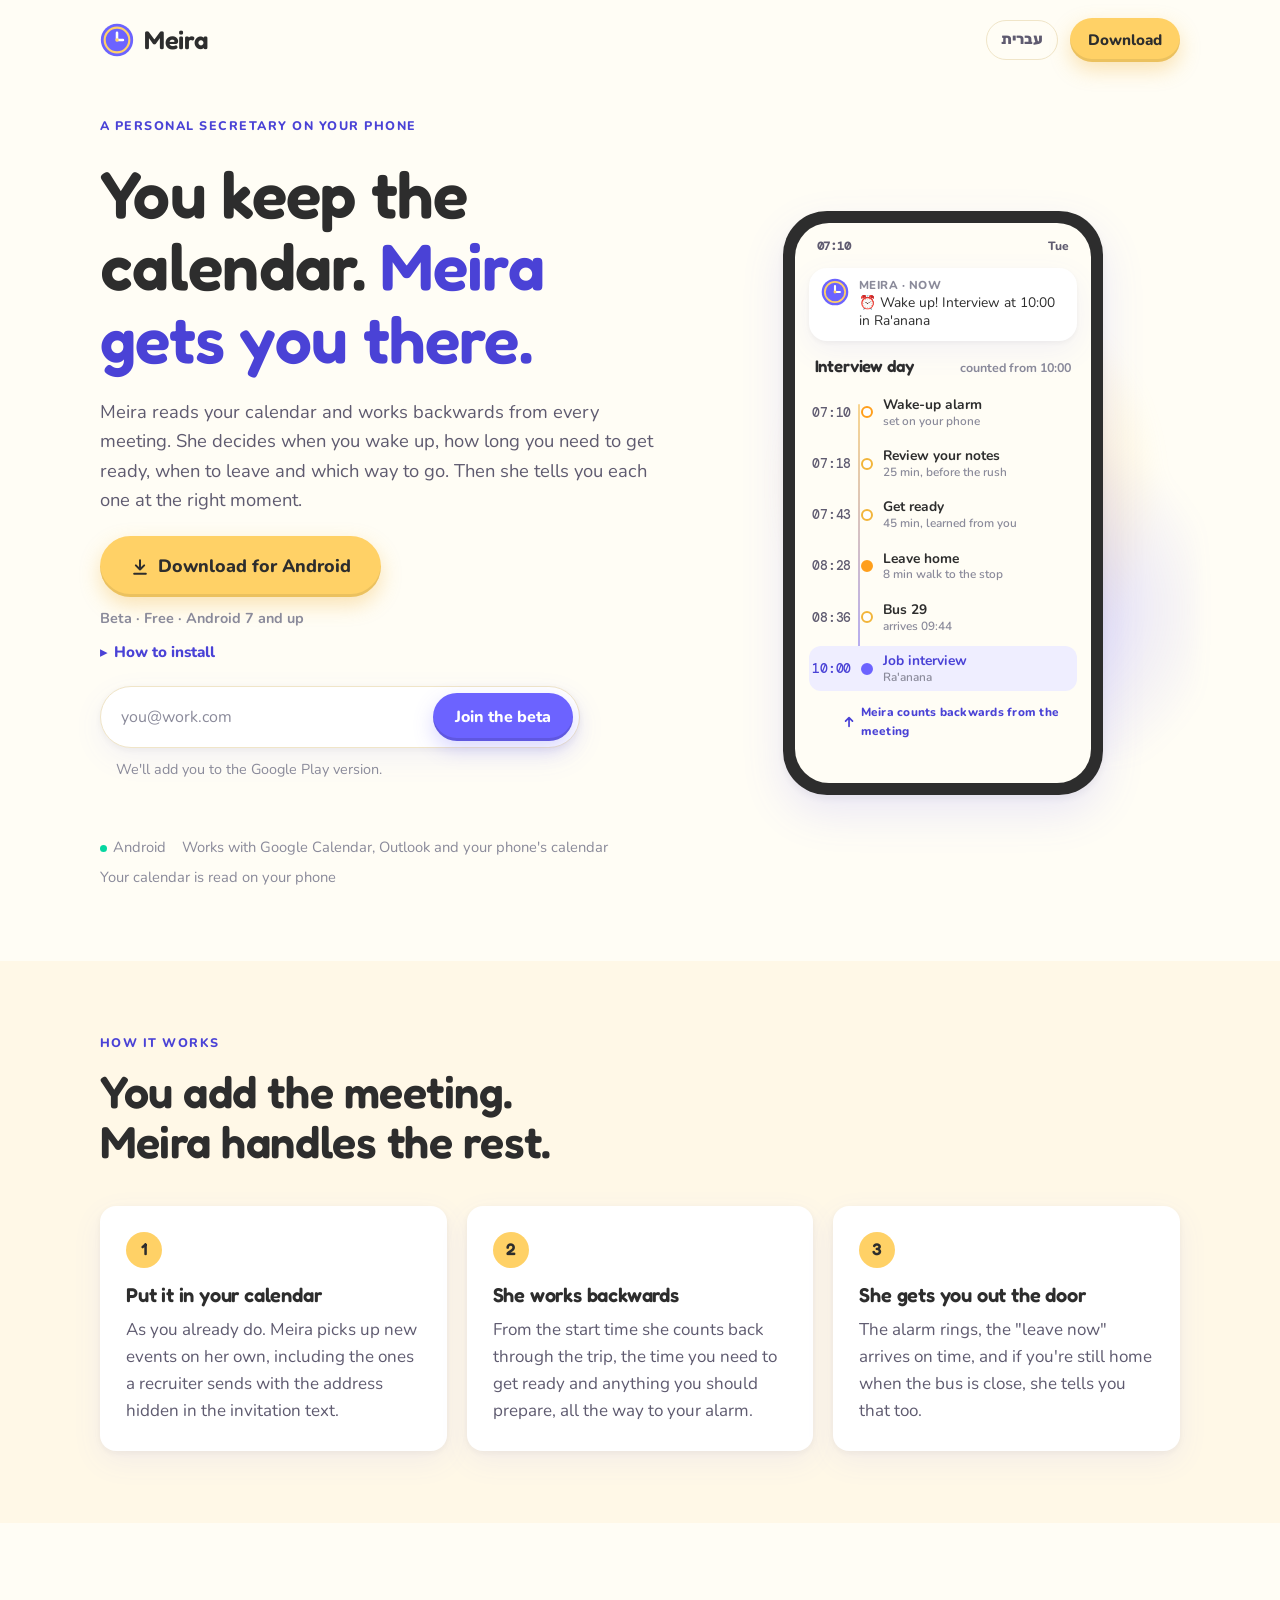
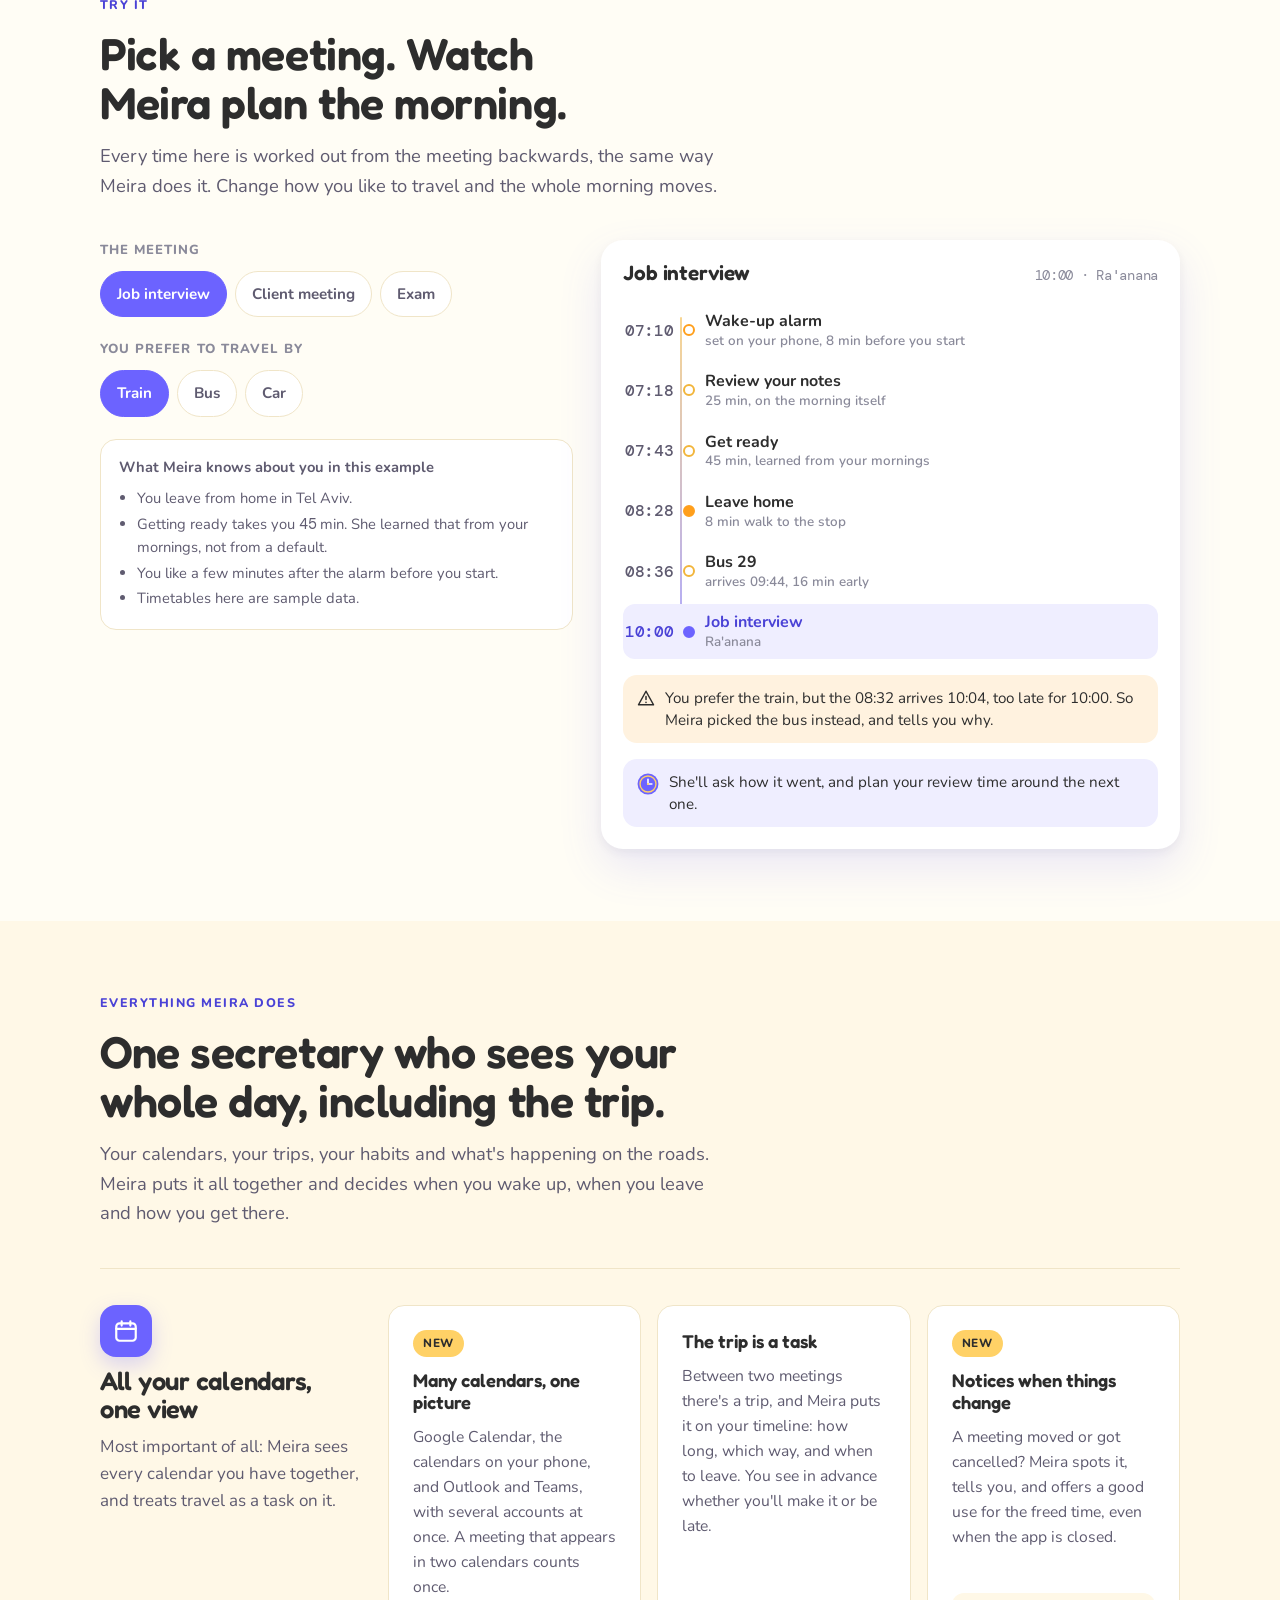
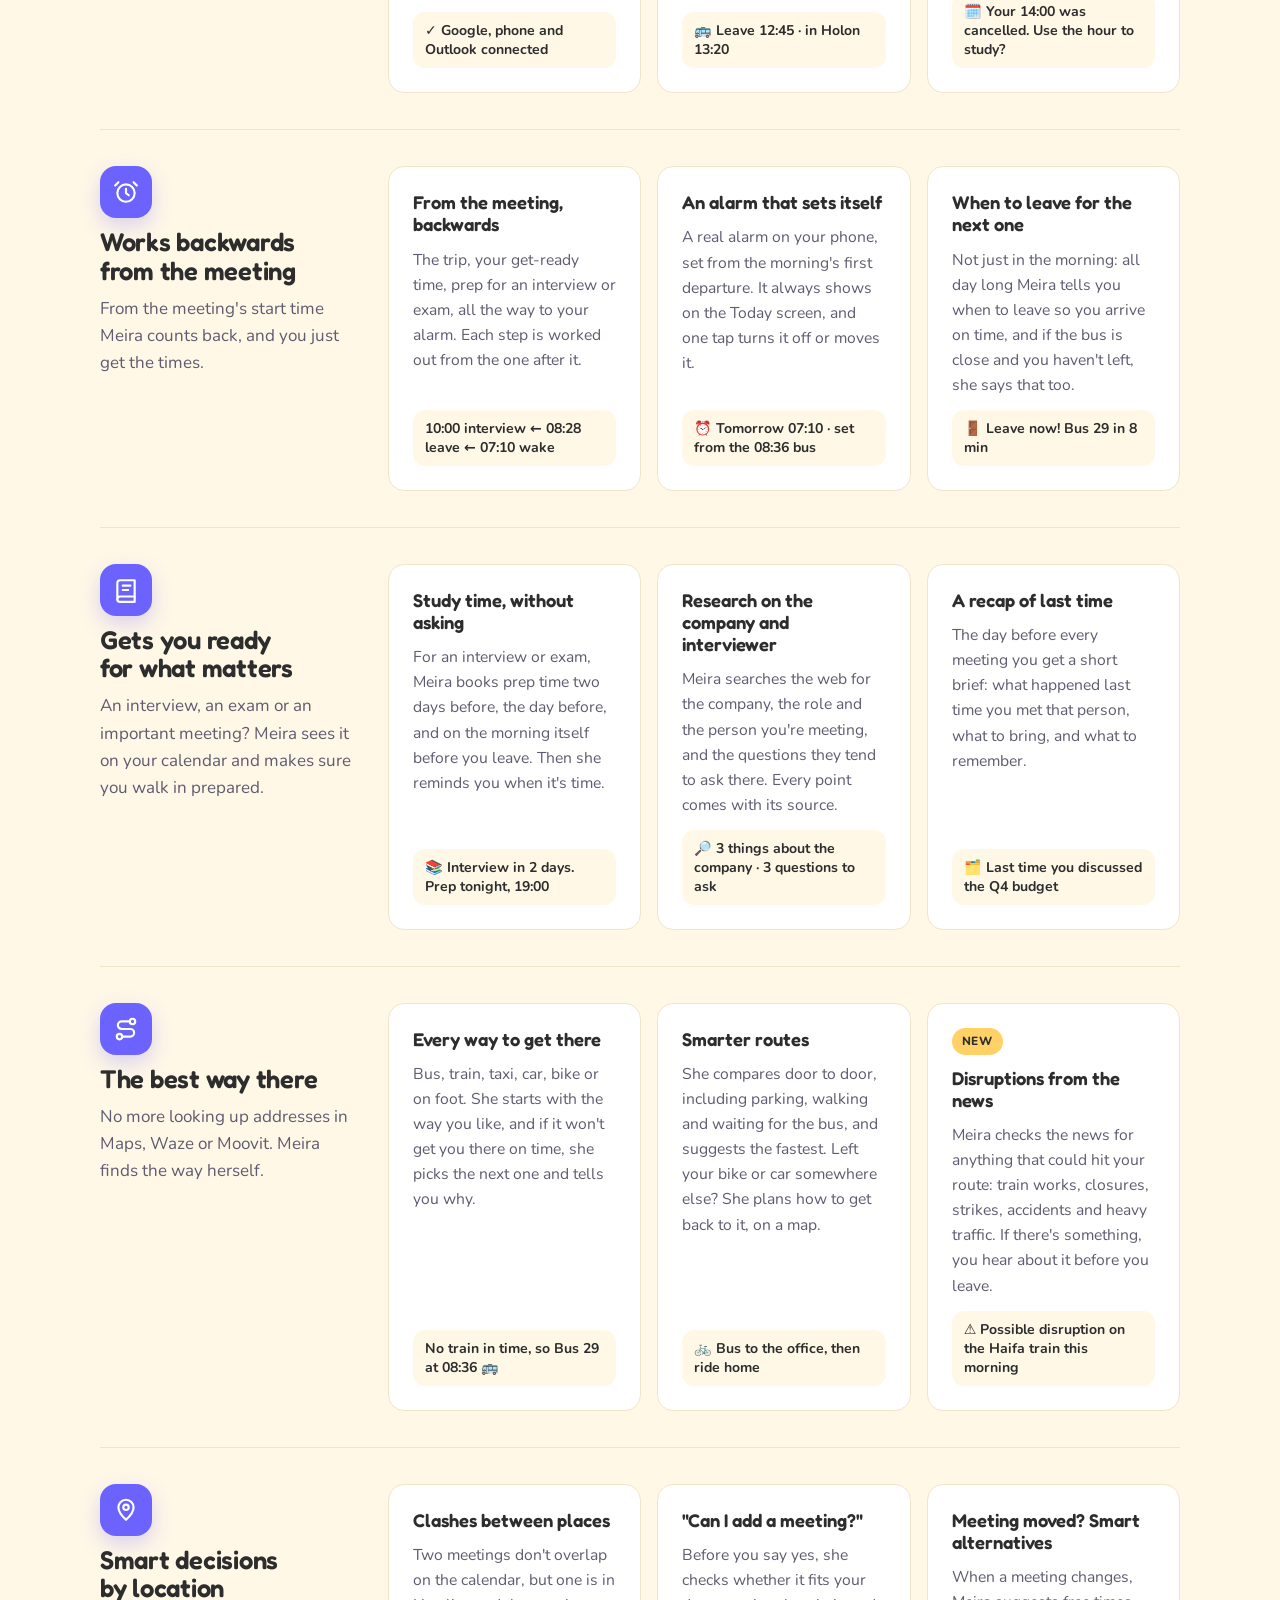
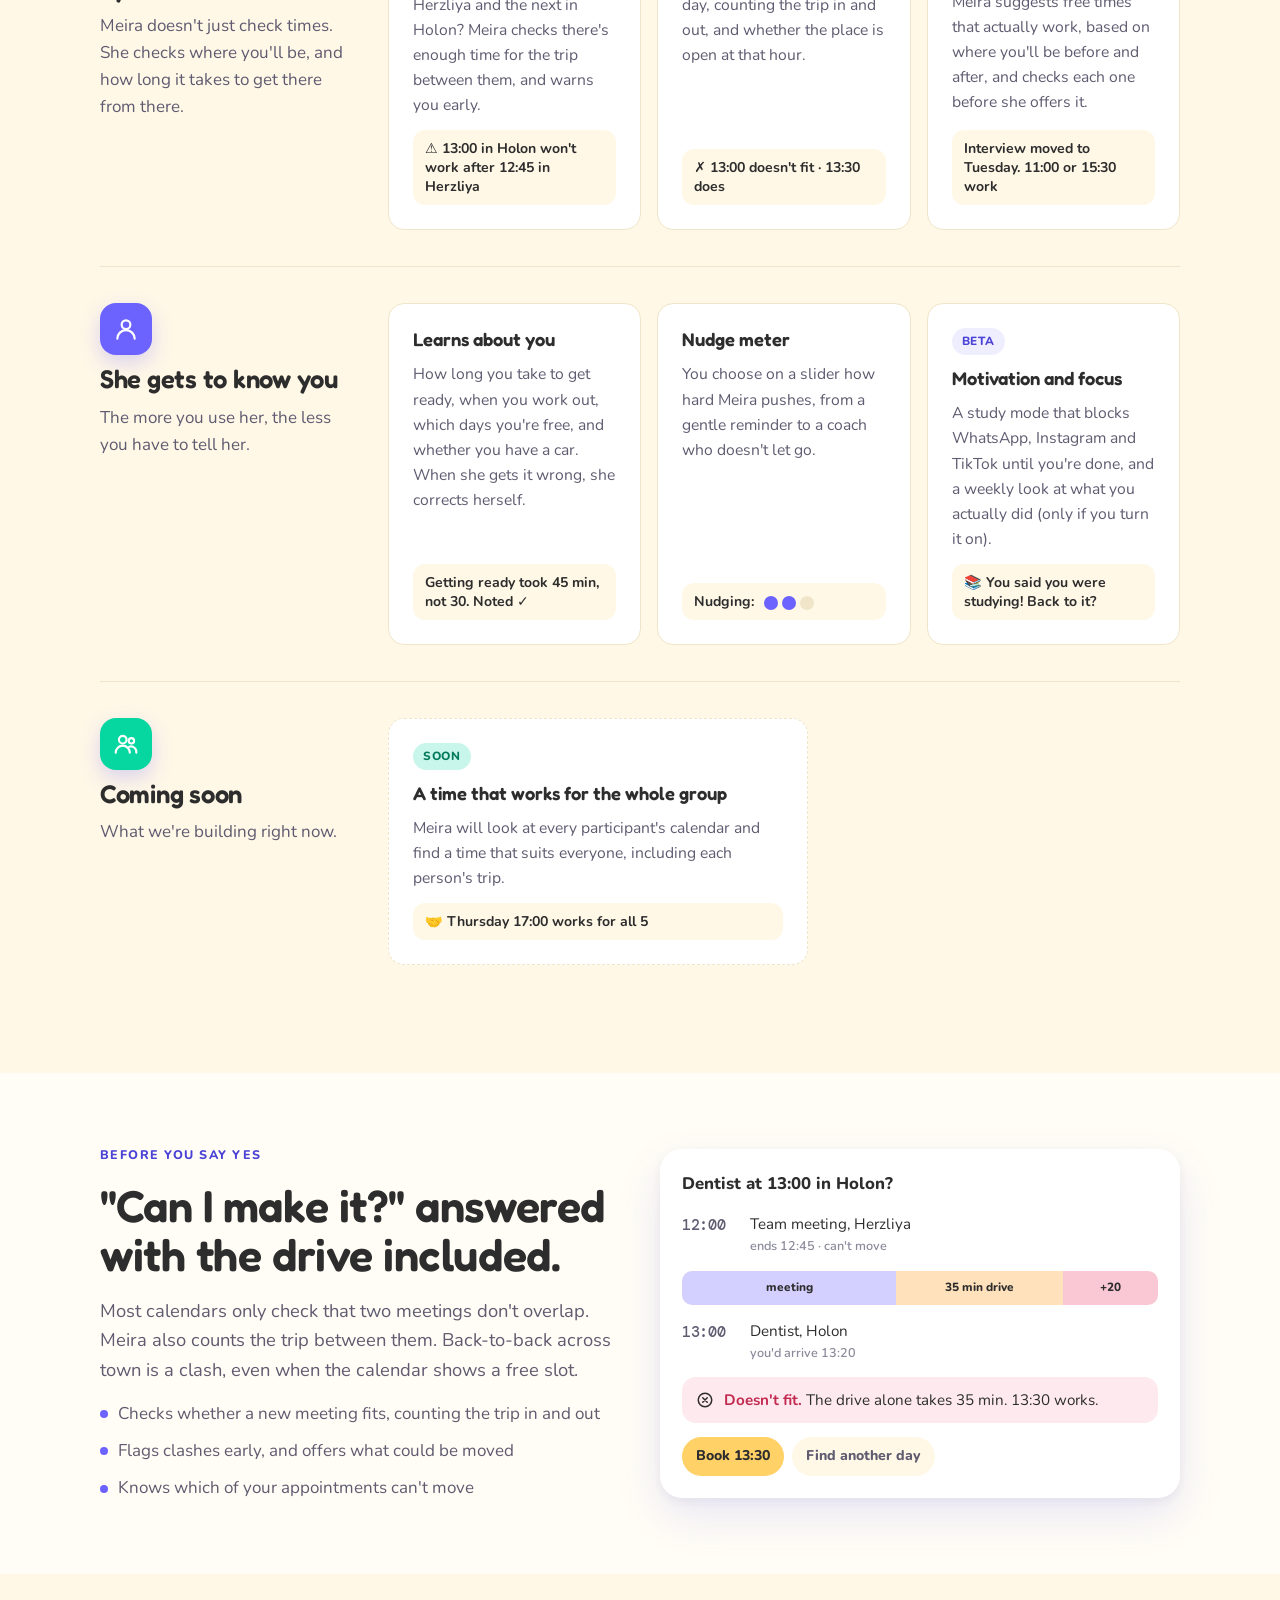
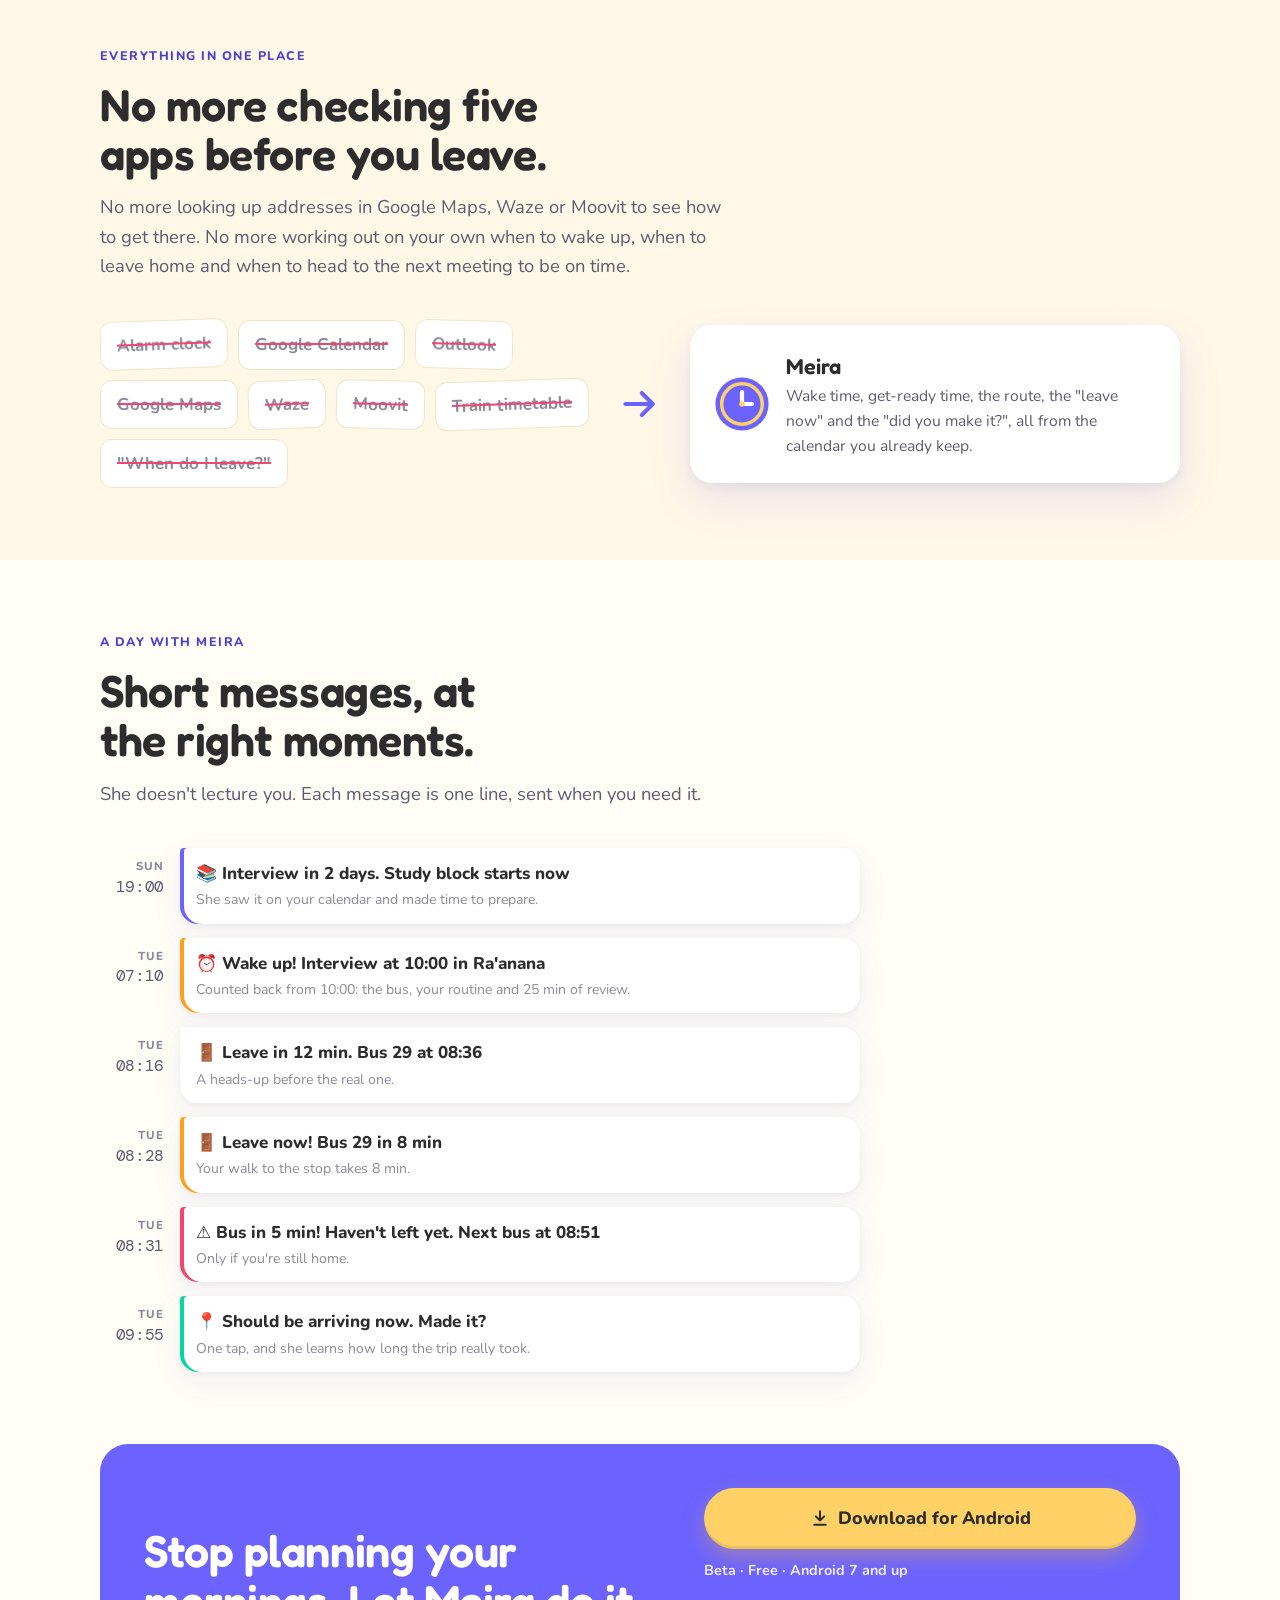
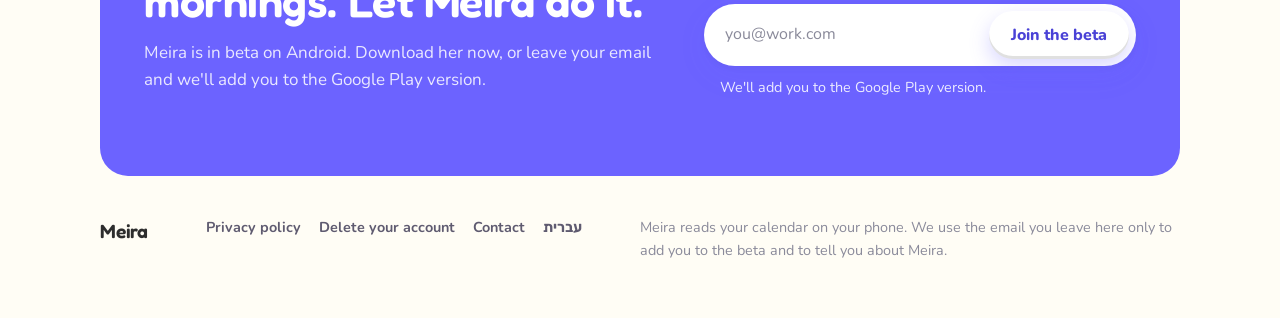
==== commit e8701ebd: "site: 9c168e1 feat(site): 'Gets you ready for what matters': prep blocks, web research on the compan" ====
--- a/en/index.html
+++ b/en/index.html
@@ -188,46 +188,98 @@
 <section class="band" id="features">
   <div class="wrap">
     <div class="sec-head">
-      <span class="eyebrow">What she does for you</span>
-      <h2>The small decisions you make every morning, made for you.</h2>
-    </div>
-    <div class="features">
-      <article class="feat">
-        <div class="ic"><svg width="24" height="24" viewBox="0 0 24 24" fill="none" stroke="currentColor" stroke-width="2" stroke-linecap="round" stroke-linejoin="round" aria-hidden="true"><circle cx="12" cy="13" r="8"/><path d="M12 9v4l2.5 2M5 3 2 6M19 3l3 3"/></svg></div>
-        <h3>A wake-up alarm that's worked out</h3>
-        <p>A real alarm on your phone, set from your first appointment, travel and routine. It's set only on mornings that need one.</p>
-        <p class="say">⏰ Wake up! Interview at 10:00 in Ra'anana</p>
-      </article>
-      <article class="feat">
-        <div class="ic"><svg width="24" height="24" viewBox="0 0 24 24" fill="none" stroke="currentColor" stroke-width="2" stroke-linecap="round" stroke-linejoin="round" aria-hidden="true"><path d="M12 3v3M12 18v3M4.2 7.5l2.6 1.5M17.2 15l2.6 1.5M4.2 16.5 6.8 15M17.2 9l2.6-1.5"/><circle cx="12" cy="12" r="3.5"/></svg></div>
-        <h3>Knows how long you take</h3>
-        <p>AI estimates how long you need to get ready. When she guesses wrong, she learns your real time and gets closer each morning.</p>
-        <p class="say">Getting ready took you 45 min, not 30. Noted ✓</p>
-      </article>
-      <article class="feat">
-        <div class="ic"><svg width="24" height="24" viewBox="0 0 24 24" fill="none" stroke="currentColor" stroke-width="2" stroke-linecap="round" stroke-linejoin="round" aria-hidden="true"><rect x="5" y="3" width="14" height="14" rx="3"/><path d="M5 11h14M8.5 20l-2 2M15.5 20l2 2"/><circle cx="9" cy="14" r=".6" fill="currentColor"/><circle cx="15" cy="14" r=".6" fill="currentColor"/></svg></div>
-        <h3>The best way there, your way</h3>
-        <p>Train, bus, car or bike: she starts with the way you prefer. If it can't get you there on time, she picks the next best and says so.</p>
-        <p class="say">No train in time, so Bus 29 at 08:36 🚌</p>
-      </article>
-      <article class="feat">
-        <div class="ic"><svg width="24" height="24" viewBox="0 0 24 24" fill="none" stroke="currentColor" stroke-width="2" stroke-linecap="round" stroke-linejoin="round" aria-hidden="true"><path d="M12 21s-7-6.2-7-11.5a7 7 0 0 1 14 0C19 14.8 12 21 12 21z"/><circle cx="12" cy="9.5" r="2.5"/></svg></div>
-        <h3>Reminders that know where you are</h3>
-        <p>The "leave now" comes at your real leave time. If the bus is close and you're still home, she says so, and when you should be arriving she asks if you made it.</p>
-        <p class="say">⚠️ Bus in 5 min! You haven't left yet.</p>
-      </article>
-      <article class="feat">
-        <div class="ic"><svg width="24" height="24" viewBox="0 0 24 24" fill="none" stroke="currentColor" stroke-width="2" stroke-linecap="round" stroke-linejoin="round" aria-hidden="true"><path d="M4 5.5A2.5 2.5 0 0 1 6.5 3H20v15H6.5A2.5 2.5 0 0 0 4 20.5z"/><path d="M4 20.5A2.5 2.5 0 0 0 6.5 23H20v-5M9 8h7M9 12h5"/></svg></div>
-        <h3>Ready for the big ones</h3>
-        <p>When there's an interview or exam on your calendar, she books study time for the two days before and on the morning itself. Before a meeting she also looks up who you're meeting.</p>
-        <p class="say">📚 Interview in 2 days. Study block tonight, 19:00</p>
-      </article>
-      <article class="feat">
-        <div class="ic"><svg width="24" height="24" viewBox="0 0 24 24" fill="none" stroke="currentColor" stroke-width="2" stroke-linecap="round" stroke-linejoin="round" aria-hidden="true"><path d="M3 20h18M6 16l4-5 3 3 5-7"/><circle cx="18" cy="7" r="1.5"/></svg></div>
-        <h3>Learns your habits</h3>
-        <p>How long things really take, which way you like to travel, when your mornings start. The more you use her, the less you have to tell her.</p>
-        <p class="say">Your trip to the office takes 38 min, not 30. Adjusted.</p>
-      </article>
+      <span class="eyebrow">Everything Meira does</span>
+      <h2>One secretary who sees your whole day, including the trip.</h2>
+      <p class="lede">Your calendars, your trips, your habits and what's happening on the roads. Meira puts it all together and decides when you wake up, when you leave and how you get there.</p>
+    </div>
+
+    <div class="chapter">
+      <div class="ch-head">
+        <div class="ch-ic"><svg width="26" height="26" viewBox="0 0 24 24" fill="none" stroke="currentColor" stroke-width="2" stroke-linecap="round" stroke-linejoin="round" aria-hidden="true"><rect x="3" y="5" width="18" height="16" rx="3"/><path d="M3 10h18M8 3v4M16 3v4"/></svg></div>
+        <h3>All your calendars, one view</h3>
+        <p>Most important of all: Meira sees every calendar you have together, and treats travel as a task on it.</p>
+      </div>
+      <div class="ch-cards">
+        <article class="feat"><span class="tag tag-new">New</span><h4>Many calendars, one picture</h4><p>Google Calendar, the calendars on your phone, and Outlook and Teams, with several accounts at once. A meeting that appears in two calendars counts once.</p><p class="say">✓ Google, phone and Outlook connected</p></article>
+        <article class="feat"><h4>The trip is a task</h4><p>Between two meetings there's a trip, and Meira puts it on your timeline: how long, which way, and when to leave. You see in advance whether you'll make it or be late.</p><p class="say">🚌 Leave 12:45 · in Holon 13:20</p></article>
+        <article class="feat"><span class="tag tag-new">New</span><h4>Notices when things change</h4><p>A meeting moved or got cancelled? Meira spots it, tells you, and offers a good use for the freed time, even when the app is closed.</p><p class="say">🗓️ Your 14:00 was cancelled. Use the hour to study?</p></article>
+      </div>
+    </div>
+
+    <div class="chapter">
+      <div class="ch-head">
+        <div class="ch-ic"><svg width="26" height="26" viewBox="0 0 24 24" fill="none" stroke="currentColor" stroke-width="2" stroke-linecap="round" stroke-linejoin="round" aria-hidden="true"><circle cx="12" cy="13" r="8"/><path d="M12 9v4l2.5 2M5 3 2 6M19 3l3 3"/></svg></div>
+        <h3>Works backwards from the meeting</h3>
+        <p>From the meeting's start time Meira counts back, and you just get the times.</p>
+      </div>
+      <div class="ch-cards">
+        <article class="feat"><h4>From the meeting, backwards</h4><p>The trip, your get-ready time, prep for an interview or exam, all the way to your alarm. Each step is worked out from the one after it.</p><p class="say">10:00 interview ← 08:28 leave ← 07:10 wake</p></article>
+        <article class="feat"><h4>An alarm that sets itself</h4><p>A real alarm on your phone, set from the morning's first departure. It always shows on the Today screen, and one tap turns it off or moves it.</p><p class="say">⏰ Tomorrow 07:10 · set from the 08:36 bus</p></article>
+        <article class="feat"><h4>When to leave for the next one</h4><p>Not just in the morning: all day long Meira tells you when to leave so you arrive on time, and if the bus is close and you haven't left, she says that too.</p><p class="say">🚪 Leave now! Bus 29 in 8 min</p></article>
+      </div>
+    </div>
+
+    <div class="chapter">
+      <div class="ch-head">
+        <div class="ch-ic"><svg width="26" height="26" viewBox="0 0 24 24" fill="none" stroke="currentColor" stroke-width="2" stroke-linecap="round" stroke-linejoin="round" aria-hidden="true"><path d="M4 5.5A2.5 2.5 0 0 1 6.5 3H20v15H6.5A2.5 2.5 0 0 0 4 20.5z"/><path d="M4 20.5A2.5 2.5 0 0 0 6.5 23H20v-5M9 8h7M9 12h5"/></svg></div>
+        <h3>Gets you ready for what matters</h3>
+        <p>An interview, an exam or an important meeting? Meira sees it on your calendar and makes sure you walk in prepared.</p>
+      </div>
+      <div class="ch-cards">
+        <article class="feat"><h4>Study time, without asking</h4><p>For an interview or exam, Meira books prep time two days before, the day before, and on the morning itself before you leave. Then she reminds you when it's time.</p><p class="say">📚 Interview in 2 days. Prep tonight, 19:00</p></article>
+        <article class="feat"><h4>Research on the company and interviewer</h4><p>Meira searches the web for the company, the role and the person you're meeting, and the questions they tend to ask there. Every point comes with its source.</p><p class="say">🔎 3 things about the company · 3 questions to ask</p></article>
+        <article class="feat"><h4>A recap of last time</h4><p>The day before every meeting you get a short brief: what happened last time you met that person, what to bring, and what to remember.</p><p class="say">🗂️ Last time you discussed the Q4 budget</p></article>
+      </div>
+    </div>
+
+    <div class="chapter">
+      <div class="ch-head">
+        <div class="ch-ic"><svg width="26" height="26" viewBox="0 0 24 24" fill="none" stroke="currentColor" stroke-width="2" stroke-linecap="round" stroke-linejoin="round" aria-hidden="true"><circle cx="6" cy="19" r="2.5"/><circle cx="18" cy="5" r="2.5"/><path d="M8.5 19H16a3.5 3.5 0 0 0 0-7H8a3.5 3.5 0 0 1 0-7h7.5"/></svg></div>
+        <h3>The best way there</h3>
+        <p>No more looking up addresses in Maps, Waze or Moovit. Meira finds the way herself.</p>
+      </div>
+      <div class="ch-cards">
+        <article class="feat"><h4>Every way to get there</h4><p>Bus, train, taxi, car, bike or on foot. She starts with the way you like, and if it won't get you there on time, she picks the next one and tells you why.</p><p class="say">No train in time, so Bus 29 at 08:36 🚌</p></article>
+        <article class="feat"><h4>Smarter routes</h4><p>She compares door to door, including parking, walking and waiting for the bus, and suggests the fastest. Left your bike or car somewhere else? She plans how to get back to it, on a map.</p><p class="say">🚲 Bus to the office, then ride home</p></article>
+        <article class="feat"><span class="tag tag-new">New</span><h4>Disruptions from the news</h4><p>Meira checks the news for anything that could hit your route: train works, closures, strikes, accidents and heavy traffic. If there's something, you hear about it before you leave.</p><p class="say">⚠️ Possible disruption on the Haifa train this morning</p></article>
+      </div>
+    </div>
+
+    <div class="chapter">
+      <div class="ch-head">
+        <div class="ch-ic"><svg width="26" height="26" viewBox="0 0 24 24" fill="none" stroke="currentColor" stroke-width="2" stroke-linecap="round" stroke-linejoin="round" aria-hidden="true"><path d="M12 21s-7-6.2-7-11.5a7 7 0 0 1 14 0C19 14.8 12 21 12 21z"/><circle cx="12" cy="9.5" r="2.5"/></svg></div>
+        <h3>Smart decisions by location</h3>
+        <p>Meira doesn't just check times. She checks where you'll be, and how long it takes to get there from there.</p>
+      </div>
+      <div class="ch-cards">
+        <article class="feat"><h4>Clashes between places</h4><p>Two meetings don't overlap on the calendar, but one is in Herzliya and the next in Holon? Meira checks there's enough time for the trip between them, and warns you early.</p><p class="say">⚠️ 13:00 in Holon won't work after 12:45 in Herzliya</p></article>
+        <article class="feat"><h4>"Can I add a meeting?"</h4><p>Before you say yes, she checks whether it fits your day, counting the trip in and out, and whether the place is open at that hour.</p><p class="say">✗ 13:00 doesn't fit · 13:30 does</p></article>
+        <article class="feat"><h4>Meeting moved? Smart alternatives</h4><p>When a meeting changes, Meira suggests free times that actually work, based on where you'll be before and after, and checks each one before she offers it.</p><p class="say">Interview moved to Tuesday. 11:00 or 15:30 work</p></article>
+      </div>
+    </div>
+
+    <div class="chapter">
+      <div class="ch-head">
+        <div class="ch-ic"><svg width="26" height="26" viewBox="0 0 24 24" fill="none" stroke="currentColor" stroke-width="2" stroke-linecap="round" stroke-linejoin="round" aria-hidden="true"><circle cx="12" cy="8" r="4"/><path d="M4 21a8 8 0 0 1 16 0"/></svg></div>
+        <h3>She gets to know you</h3>
+        <p>The more you use her, the less you have to tell her.</p>
+      </div>
+      <div class="ch-cards">
+        <article class="feat"><h4>Learns about you</h4><p>How long you take to get ready, when you work out, which days you're free, and whether you have a car. When she gets it wrong, she corrects herself.</p><p class="say">Getting ready took 45 min, not 30. Noted ✓</p></article>
+        <article class="feat"><h4>Nudge meter</h4><p>You choose on a slider how hard Meira pushes, from a gentle reminder to a coach who doesn't let go.</p><p class="say">Nudging: <span class="meter" aria-label="two of three"><i></i><i></i><i class="off"></i></span></p></article>
+        <article class="feat"><span class="tag tag-beta">Beta</span><h4>Motivation and focus</h4><p>A study mode that blocks WhatsApp, Instagram and TikTok until you're done, and a weekly look at what you actually did (only if you turn it on).</p><p class="say">📚 You said you were studying! Back to it?</p></article>
+      </div>
+    </div>
+
+    <div class="chapter chapter-soon">
+      <div class="ch-head">
+        <div class="ch-ic"><svg width="26" height="26" viewBox="0 0 24 24" fill="none" stroke="currentColor" stroke-width="2" stroke-linecap="round" stroke-linejoin="round" aria-hidden="true"><circle cx="9" cy="8" r="3.5"/><circle cx="17" cy="9" r="2.5"/><path d="M2.5 20a6.5 6.5 0 0 1 13 0M15 14.5a5 5 0 0 1 6.5 5.5"/></svg></div>
+        <h3>Coming soon</h3>
+        <p>What we're building right now.</p>
+      </div>
+      <div class="ch-cards">
+        <article class="feat"><span class="tag tag-soon">Soon</span><h4>A time that works for the whole group</h4><p>Meira will look at every participant's calendar and find a time that suits everyone, including each person's trip.</p><p class="say">🤝 Thursday 17:00 works for all 5</p></article>
+      </div>
     </div>
   </div>
 </section>
@@ -270,11 +322,11 @@
     <div class="sec-head">
       <span class="eyebrow">Everything in one place</span>
       <h2>No more checking five apps before you leave.</h2>
-      <p class="lede">No more guessing when to set the alarm, digging through train timetables or checking Waze for the drive time. Meira puts it all together.</p>
+      <p class="lede">No more looking up addresses in Google Maps, Waze or Moovit to see how to get there. No more working out on your own when to wake up, when to leave home and when to head to the next meeting to be on time.</p>
     </div>
     <div class="swap">
       <div class="pile" aria-label="What you juggle today">
-        <span>Alarm clock</span><span>Calendar</span><span>Train timetable</span><span>Waze</span><span>Bus app</span><span>Sticky notes</span><span>"When do I leave?"</span>
+        <span>Alarm clock</span><span>Google Calendar</span><span>Outlook</span><span>Google Maps</span><span>Waze</span><span>Moovit</span><span>Train timetable</span><span>"When do I leave?"</span>
       </div>
       <svg class="arrow" width="44" height="44" viewBox="0 0 24 24" fill="none" stroke="currentColor" stroke-width="2.2" stroke-linecap="round" stroke-linejoin="round" aria-hidden="true"><path d="M4 12h15M13 6l6 6-6 6"/></svg>
       <div class="one">
--- a/style.css
+++ b/style.css
@@ -272,6 +272,34 @@
   margin-top: auto; font-size: .88rem; font-weight: 700; color: var(--ink);
   background: var(--card); border-radius: 12px; padding: 9px 12px; line-height: 1.35;
 }
+.feat .tag {
+  align-self: flex-start; font-size: .74rem; font-weight: 800; letter-spacing: .06em; text-transform: uppercase;
+  padding: 4px 10px; border-radius: 999px;
+}
+.feat .tag-new { background: var(--yellow); color: var(--yellow-ink); }
+.feat .tag-beta { background: var(--purple-soft); color: var(--purple-ink); }
+.feat .tag-soon { background: color-mix(in srgb, var(--green) 22%, var(--surface)); color: var(--green-ink); }
+.feat h4 { font-family: var(--f-display); font-weight: 600; font-size: 1.15rem; line-height: 1.2; margin: 0; }
+.meter { display: inline-flex; gap: 4px; vertical-align: middle; margin-inline-start: 6px; }
+.meter i { width: 14px; height: 14px; border-radius: 50%; background: var(--purple); display: inline-block; }
+.meter i.off { background: var(--line); }
+
+/* ---------- feature chapters ---------- */
+.chapter { display: grid; grid-template-columns: 260px 1fr; gap: 28px; align-items: start; padding-block: 36px; border-top: 1px solid var(--line); }
+.chapter:first-of-type { border-top: 0; padding-top: 8px; }
+.ch-head { display: flex; flex-direction: column; gap: 10px; position: sticky; top: calc(env(safe-area-inset-top, 0px) + 20px); }
+.ch-head h3 { font-size: 1.6rem; }
+.ch-head p { color: var(--ink-2); }
+.ch-ic { width: 52px; height: 52px; border-radius: 16px; display: grid; place-items: center; background: var(--purple); color: #fff; box-shadow: 0 8px 20px rgba(108, 99, 255, .25); }
+.ch-cards { display: grid; grid-template-columns: repeat(3, 1fr); gap: 16px; }
+.chapter-soon .ch-ic { background: var(--green); }
+.chapter-soon .ch-cards { grid-template-columns: minmax(0, 420px); }
+.chapter-soon .feat { border-style: dashed; }
+@media (max-width: 1060px) {
+  .chapter { grid-template-columns: 1fr; gap: 18px; }
+  .ch-head { position: static; }
+}
+@media (max-width: 760px) { .ch-cards { grid-template-columns: 1fr; } }
 
 /* ---------- feasibility ---------- */
 .fit { display: grid; grid-template-columns: 1fr 1fr; gap: 40px; align-items: center; }
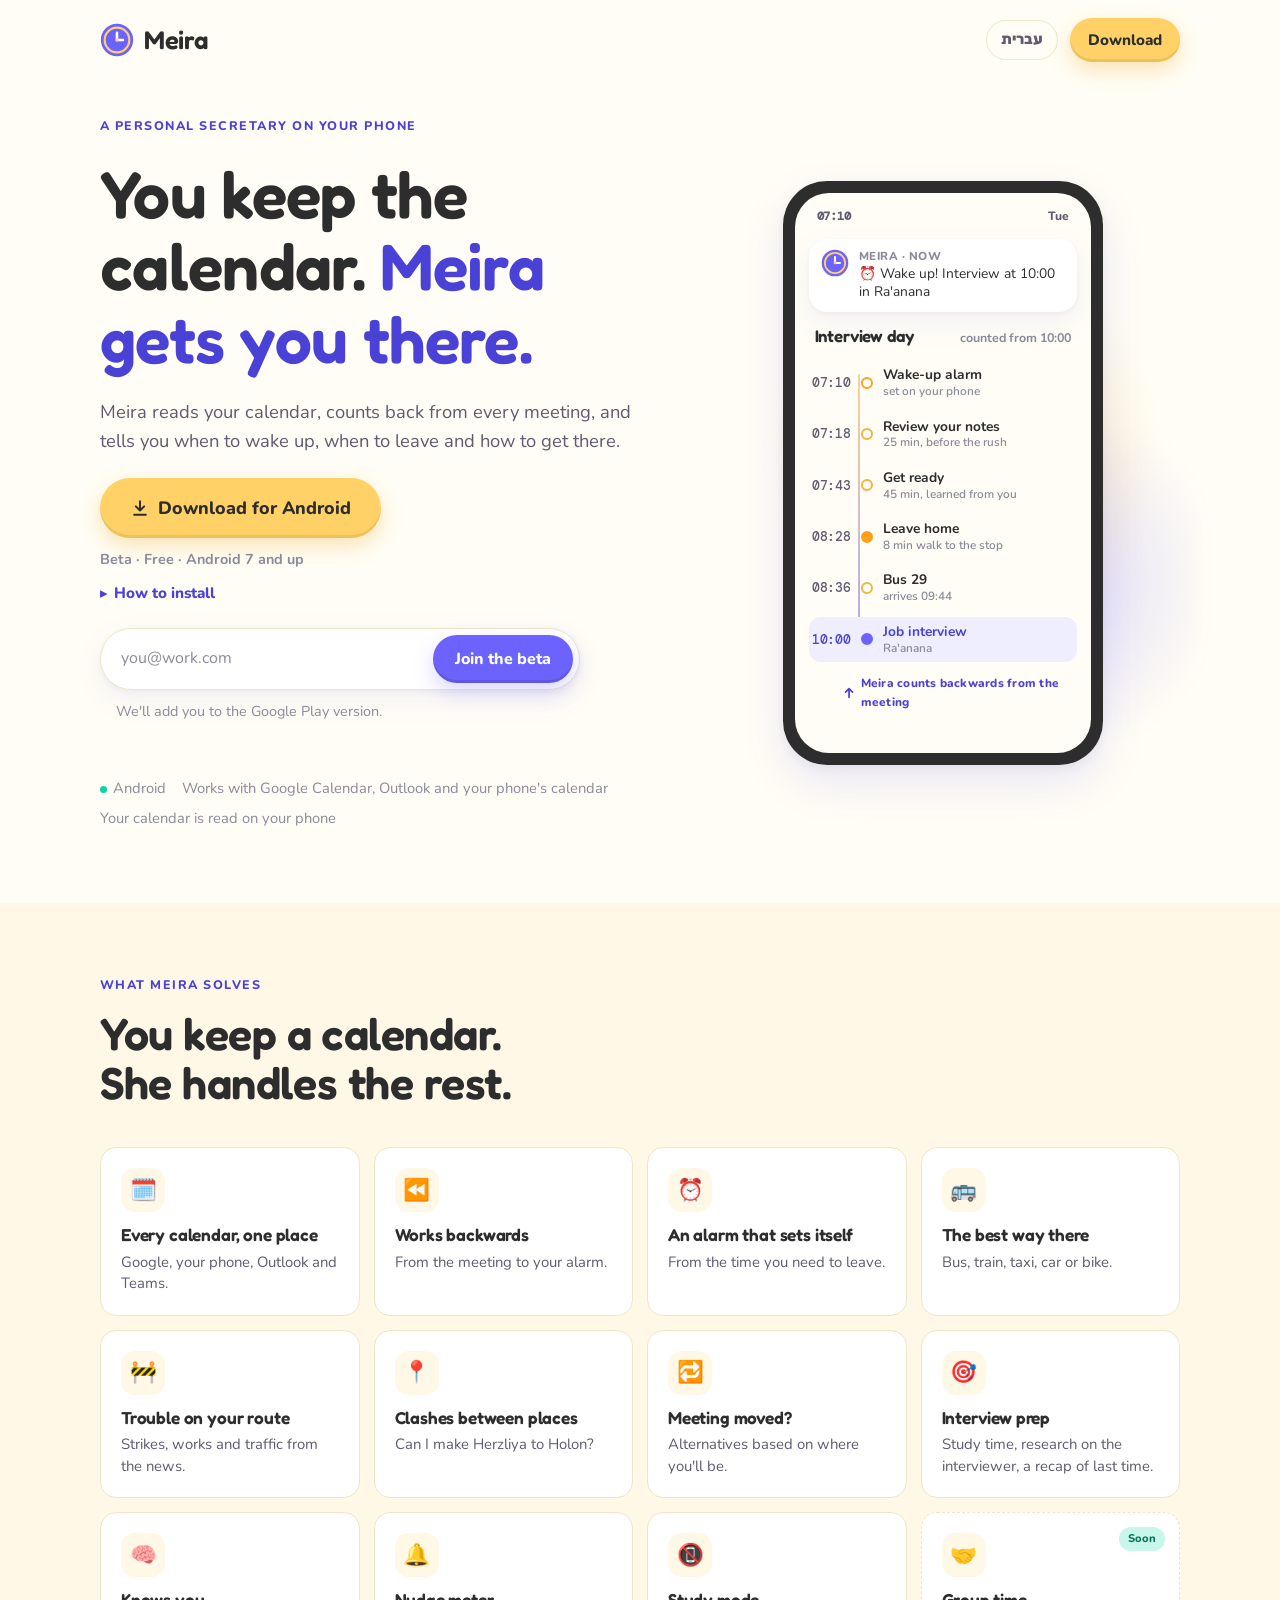
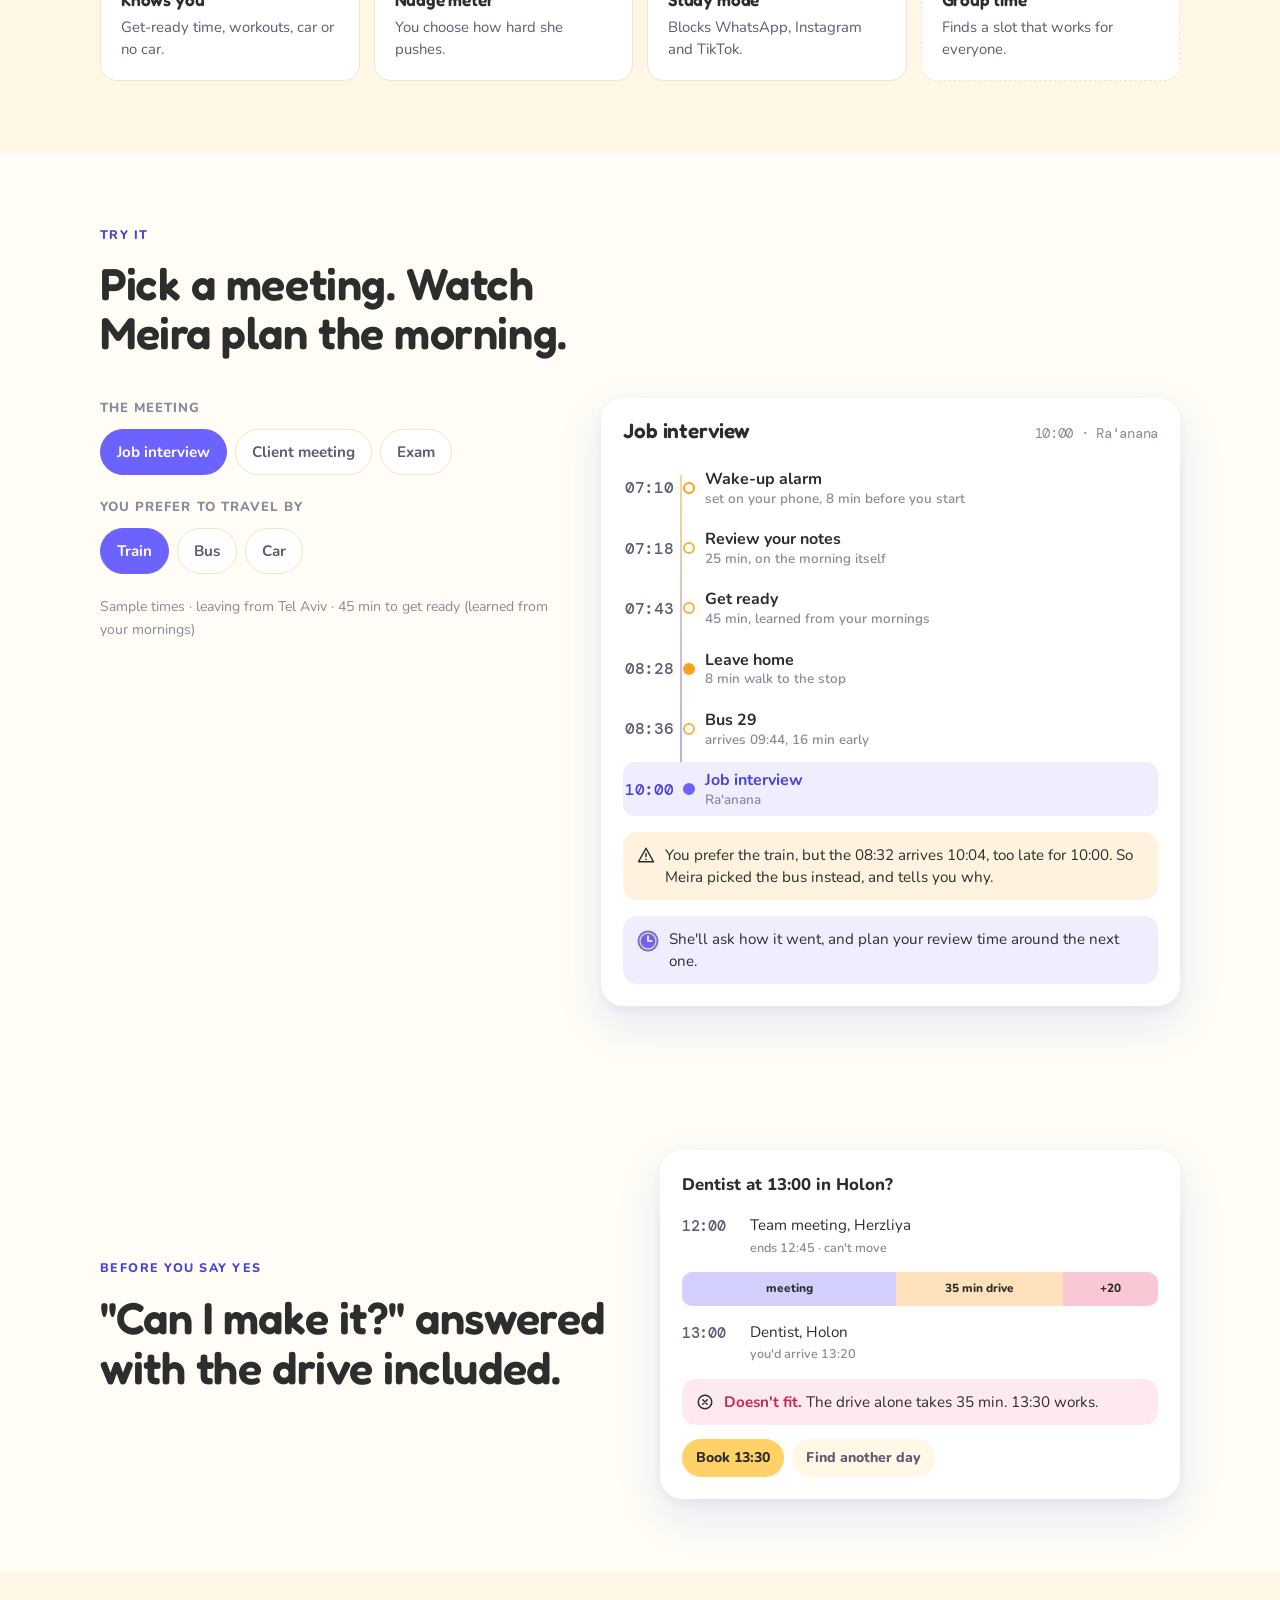
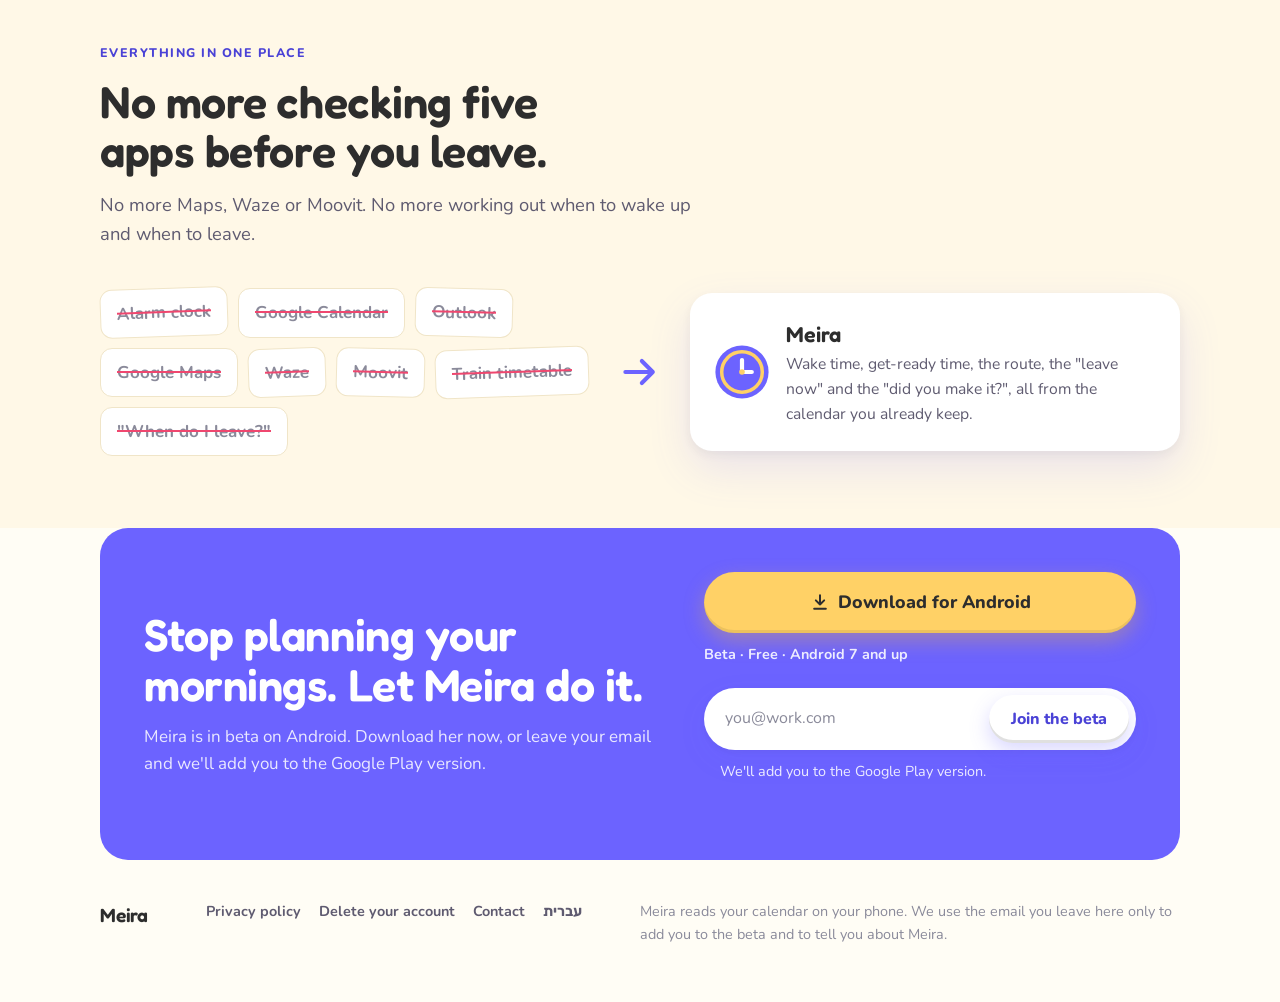
==== commit 984cac6e: "site: ea8311d feat(site): short and focused — 12 one-line tiles of what Meira solves, the demos kept" ====
--- a/en/index.html
+++ b/en/index.html
@@ -56,7 +56,7 @@
     <div class="hero-copy">
       <span class="eyebrow">A personal secretary on your phone</span>
       <h1>You keep the calendar. <em>Meira gets you there.</em></h1>
-      <p class="lede">Meira reads your calendar and works backwards from every meeting. She decides when you wake up, how long you need to get ready, when to leave and which way to go. Then she tells you each one at the right moment.</p>
+      <p class="lede">Meira reads your calendar, counts back from every meeting, and tells you when to wake up, when to leave and how to get there.</p>
       <div class="get">
         <a class="btn btn-lg" href="https://github.com/MeiraSecretary/meirasecretary.github.io/releases/latest/download/Meira.apk">
           <svg width="20" height="20" aria-hidden="true"><use href="#dl"/></svg>Download for Android
@@ -115,25 +115,25 @@
   </header>
 </div>
 
-<section class="band" id="how">
+<section class="band" id="features">
   <div class="wrap">
     <div class="sec-head">
-      <span class="eyebrow">How it works</span>
-      <h2>You add the meeting. Meira handles the rest.</h2>
-    </div>
-    <div class="steps">
-      <div class="how">
-        <h3>Put it in your calendar</h3>
-        <p>As you already do. Meira picks up new events on her own, including the ones a recruiter sends with the address hidden in the invitation text.</p>
-      </div>
-      <div class="how">
-        <h3>She works backwards</h3>
-        <p>From the start time she counts back through the trip, the time you need to get ready and anything you should prepare, all the way to your alarm.</p>
-      </div>
-      <div class="how">
-        <h3>She gets you out the door</h3>
-        <p>The alarm rings, the "leave now" arrives on time, and if you're still home when the bus is close, she tells you that too.</p>
-      </div>
+      <span class="eyebrow">What Meira solves</span>
+      <h2>You keep a calendar. She handles the rest.</h2>
+    </div>
+    <div class="tiles">
+      <article class="tile"><span class="tile-ic" aria-hidden="true">🗓️</span><h3>Every calendar, one place</h3><p>Google, your phone, Outlook and Teams.</p></article>
+      <article class="tile"><span class="tile-ic" aria-hidden="true">⏪</span><h3>Works backwards</h3><p>From the meeting to your alarm.</p></article>
+      <article class="tile"><span class="tile-ic" aria-hidden="true">⏰</span><h3>An alarm that sets itself</h3><p>From the time you need to leave.</p></article>
+      <article class="tile"><span class="tile-ic" aria-hidden="true">🚌</span><h3>The best way there</h3><p>Bus, train, taxi, car or bike.</p></article>
+      <article class="tile"><span class="tile-ic" aria-hidden="true">🚧</span><h3>Trouble on your route</h3><p>Strikes, works and traffic from the news.</p></article>
+      <article class="tile"><span class="tile-ic" aria-hidden="true">📍</span><h3>Clashes between places</h3><p>Can I make Herzliya to Holon?</p></article>
+      <article class="tile"><span class="tile-ic" aria-hidden="true">🔁</span><h3>Meeting moved?</h3><p>Alternatives based on where you'll be.</p></article>
+      <article class="tile"><span class="tile-ic" aria-hidden="true">🎯</span><h3>Interview prep</h3><p>Study time, research on the interviewer, a recap of last time.</p></article>
+      <article class="tile"><span class="tile-ic" aria-hidden="true">🧠</span><h3>Knows you</h3><p>Get-ready time, workouts, car or no car.</p></article>
+      <article class="tile"><span class="tile-ic" aria-hidden="true">🔔</span><h3>Nudge meter</h3><p>You choose how hard she pushes.</p></article>
+      <article class="tile"><span class="tile-ic" aria-hidden="true">📵</span><h3>Study mode</h3><p>Blocks WhatsApp, Instagram and TikTok.</p></article>
+      <article class="tile tile-soon"><span class="tile-ic" aria-hidden="true">🤝</span><h3>Group time</h3><p>Finds a slot that works for everyone.</p><span class="tag tag-soon">Soon</span></article>
     </div>
   </div>
 </section>
@@ -143,7 +143,6 @@
     <div class="sec-head">
       <span class="eyebrow">Try it</span>
       <h2>Pick a meeting. Watch Meira plan the morning.</h2>
-      <p class="lede">Every time here is worked out from the meeting backwards, the same way Meira does it. Change how you like to travel and the whole morning moves.</p>
     </div>
     <div class="demo">
       <div class="controls">
@@ -159,15 +158,7 @@
           <input type="radio" name="mode" id="mode-bus" value="bus"><label for="mode-bus">Bus</label>
           <input type="radio" name="mode" id="mode-car" value="car"><label for="mode-car">Car</label>
         </fieldset>
-        <div class="assume">
-          <strong>What Meira knows about you in this example</strong>
-          <ul>
-            <li>You leave from home in Tel Aviv.</li>
-            <li>Getting ready takes you <span class="t">45</span> min. She learned that from your mornings, not from a default.</li>
-            <li>You like a few minutes after the alarm before you start.</li>
-            <li>Timetables here are sample data.</li>
-          </ul>
-        </div>
+        <p class="assume">Sample times · leaving from Tel Aviv · 45 min to get ready (learned from your mornings)</p>
       </div>
       <div class="result" id="result" aria-live="polite">
         <div class="result-head"><h3 id="r-title">Job interview</h3><span class="t" id="r-when">10:00 · Ra'anana</span></div>
@@ -185,116 +176,11 @@
   </div>
 </section>
 
-<section class="band" id="features">
-  <div class="wrap">
-    <div class="sec-head">
-      <span class="eyebrow">Everything Meira does</span>
-      <h2>One secretary who sees your whole day, including the trip.</h2>
-      <p class="lede">Your calendars, your trips, your habits and what's happening on the roads. Meira puts it all together and decides when you wake up, when you leave and how you get there.</p>
-    </div>
-
-    <div class="chapter">
-      <div class="ch-head">
-        <div class="ch-ic"><svg width="26" height="26" viewBox="0 0 24 24" fill="none" stroke="currentColor" stroke-width="2" stroke-linecap="round" stroke-linejoin="round" aria-hidden="true"><rect x="3" y="5" width="18" height="16" rx="3"/><path d="M3 10h18M8 3v4M16 3v4"/></svg></div>
-        <h3>All your calendars, one view</h3>
-        <p>Most important of all: Meira sees every calendar you have together, and treats travel as a task on it.</p>
-      </div>
-      <div class="ch-cards">
-        <article class="feat"><span class="tag tag-new">New</span><h4>Many calendars, one picture</h4><p>Google Calendar, the calendars on your phone, and Outlook and Teams, with several accounts at once. A meeting that appears in two calendars counts once.</p><p class="say">✓ Google, phone and Outlook connected</p></article>
-        <article class="feat"><h4>The trip is a task</h4><p>Between two meetings there's a trip, and Meira puts it on your timeline: how long, which way, and when to leave. You see in advance whether you'll make it or be late.</p><p class="say">🚌 Leave 12:45 · in Holon 13:20</p></article>
-        <article class="feat"><span class="tag tag-new">New</span><h4>Notices when things change</h4><p>A meeting moved or got cancelled? Meira spots it, tells you, and offers a good use for the freed time, even when the app is closed.</p><p class="say">🗓️ Your 14:00 was cancelled. Use the hour to study?</p></article>
-      </div>
-    </div>
-
-    <div class="chapter">
-      <div class="ch-head">
-        <div class="ch-ic"><svg width="26" height="26" viewBox="0 0 24 24" fill="none" stroke="currentColor" stroke-width="2" stroke-linecap="round" stroke-linejoin="round" aria-hidden="true"><circle cx="12" cy="13" r="8"/><path d="M12 9v4l2.5 2M5 3 2 6M19 3l3 3"/></svg></div>
-        <h3>Works backwards from the meeting</h3>
-        <p>From the meeting's start time Meira counts back, and you just get the times.</p>
-      </div>
-      <div class="ch-cards">
-        <article class="feat"><h4>From the meeting, backwards</h4><p>The trip, your get-ready time, prep for an interview or exam, all the way to your alarm. Each step is worked out from the one after it.</p><p class="say">10:00 interview ← 08:28 leave ← 07:10 wake</p></article>
-        <article class="feat"><h4>An alarm that sets itself</h4><p>A real alarm on your phone, set from the morning's first departure. It always shows on the Today screen, and one tap turns it off or moves it.</p><p class="say">⏰ Tomorrow 07:10 · set from the 08:36 bus</p></article>
-        <article class="feat"><h4>When to leave for the next one</h4><p>Not just in the morning: all day long Meira tells you when to leave so you arrive on time, and if the bus is close and you haven't left, she says that too.</p><p class="say">🚪 Leave now! Bus 29 in 8 min</p></article>
-      </div>
-    </div>
-
-    <div class="chapter">
-      <div class="ch-head">
-        <div class="ch-ic"><svg width="26" height="26" viewBox="0 0 24 24" fill="none" stroke="currentColor" stroke-width="2" stroke-linecap="round" stroke-linejoin="round" aria-hidden="true"><path d="M4 5.5A2.5 2.5 0 0 1 6.5 3H20v15H6.5A2.5 2.5 0 0 0 4 20.5z"/><path d="M4 20.5A2.5 2.5 0 0 0 6.5 23H20v-5M9 8h7M9 12h5"/></svg></div>
-        <h3>Gets you ready for what matters</h3>
-        <p>An interview, an exam or an important meeting? Meira sees it on your calendar and makes sure you walk in prepared.</p>
-      </div>
-      <div class="ch-cards">
-        <article class="feat"><h4>Study time, without asking</h4><p>For an interview or exam, Meira books prep time two days before, the day before, and on the morning itself before you leave. Then she reminds you when it's time.</p><p class="say">📚 Interview in 2 days. Prep tonight, 19:00</p></article>
-        <article class="feat"><h4>Research on the company and interviewer</h4><p>Meira searches the web for the company, the role and the person you're meeting, and the questions they tend to ask there. Every point comes with its source.</p><p class="say">🔎 3 things about the company · 3 questions to ask</p></article>
-        <article class="feat"><h4>A recap of last time</h4><p>The day before every meeting you get a short brief: what happened last time you met that person, what to bring, and what to remember.</p><p class="say">🗂️ Last time you discussed the Q4 budget</p></article>
-      </div>
-    </div>
-
-    <div class="chapter">
-      <div class="ch-head">
-        <div class="ch-ic"><svg width="26" height="26" viewBox="0 0 24 24" fill="none" stroke="currentColor" stroke-width="2" stroke-linecap="round" stroke-linejoin="round" aria-hidden="true"><circle cx="6" cy="19" r="2.5"/><circle cx="18" cy="5" r="2.5"/><path d="M8.5 19H16a3.5 3.5 0 0 0 0-7H8a3.5 3.5 0 0 1 0-7h7.5"/></svg></div>
-        <h3>The best way there</h3>
-        <p>No more looking up addresses in Maps, Waze or Moovit. Meira finds the way herself.</p>
-      </div>
-      <div class="ch-cards">
-        <article class="feat"><h4>Every way to get there</h4><p>Bus, train, taxi, car, bike or on foot. She starts with the way you like, and if it won't get you there on time, she picks the next one and tells you why.</p><p class="say">No train in time, so Bus 29 at 08:36 🚌</p></article>
-        <article class="feat"><h4>Smarter routes</h4><p>She compares door to door, including parking, walking and waiting for the bus, and suggests the fastest. Left your bike or car somewhere else? She plans how to get back to it, on a map.</p><p class="say">🚲 Bus to the office, then ride home</p></article>
-        <article class="feat"><span class="tag tag-new">New</span><h4>Disruptions from the news</h4><p>Meira checks the news for anything that could hit your route: train works, closures, strikes, accidents and heavy traffic. If there's something, you hear about it before you leave.</p><p class="say">⚠️ Possible disruption on the Haifa train this morning</p></article>
-      </div>
-    </div>
-
-    <div class="chapter">
-      <div class="ch-head">
-        <div class="ch-ic"><svg width="26" height="26" viewBox="0 0 24 24" fill="none" stroke="currentColor" stroke-width="2" stroke-linecap="round" stroke-linejoin="round" aria-hidden="true"><path d="M12 21s-7-6.2-7-11.5a7 7 0 0 1 14 0C19 14.8 12 21 12 21z"/><circle cx="12" cy="9.5" r="2.5"/></svg></div>
-        <h3>Smart decisions by location</h3>
-        <p>Meira doesn't just check times. She checks where you'll be, and how long it takes to get there from there.</p>
-      </div>
-      <div class="ch-cards">
-        <article class="feat"><h4>Clashes between places</h4><p>Two meetings don't overlap on the calendar, but one is in Herzliya and the next in Holon? Meira checks there's enough time for the trip between them, and warns you early.</p><p class="say">⚠️ 13:00 in Holon won't work after 12:45 in Herzliya</p></article>
-        <article class="feat"><h4>"Can I add a meeting?"</h4><p>Before you say yes, she checks whether it fits your day, counting the trip in and out, and whether the place is open at that hour.</p><p class="say">✗ 13:00 doesn't fit · 13:30 does</p></article>
-        <article class="feat"><h4>Meeting moved? Smart alternatives</h4><p>When a meeting changes, Meira suggests free times that actually work, based on where you'll be before and after, and checks each one before she offers it.</p><p class="say">Interview moved to Tuesday. 11:00 or 15:30 work</p></article>
-      </div>
-    </div>
-
-    <div class="chapter">
-      <div class="ch-head">
-        <div class="ch-ic"><svg width="26" height="26" viewBox="0 0 24 24" fill="none" stroke="currentColor" stroke-width="2" stroke-linecap="round" stroke-linejoin="round" aria-hidden="true"><circle cx="12" cy="8" r="4"/><path d="M4 21a8 8 0 0 1 16 0"/></svg></div>
-        <h3>She gets to know you</h3>
-        <p>The more you use her, the less you have to tell her.</p>
-      </div>
-      <div class="ch-cards">
-        <article class="feat"><h4>Learns about you</h4><p>How long you take to get ready, when you work out, which days you're free, and whether you have a car. When she gets it wrong, she corrects herself.</p><p class="say">Getting ready took 45 min, not 30. Noted ✓</p></article>
-        <article class="feat"><h4>Nudge meter</h4><p>You choose on a slider how hard Meira pushes, from a gentle reminder to a coach who doesn't let go.</p><p class="say">Nudging: <span class="meter" aria-label="two of three"><i></i><i></i><i class="off"></i></span></p></article>
-        <article class="feat"><span class="tag tag-beta">Beta</span><h4>Motivation and focus</h4><p>A study mode that blocks WhatsApp, Instagram and TikTok until you're done, and a weekly look at what you actually did (only if you turn it on).</p><p class="say">📚 You said you were studying! Back to it?</p></article>
-      </div>
-    </div>
-
-    <div class="chapter chapter-soon">
-      <div class="ch-head">
-        <div class="ch-ic"><svg width="26" height="26" viewBox="0 0 24 24" fill="none" stroke="currentColor" stroke-width="2" stroke-linecap="round" stroke-linejoin="round" aria-hidden="true"><circle cx="9" cy="8" r="3.5"/><circle cx="17" cy="9" r="2.5"/><path d="M2.5 20a6.5 6.5 0 0 1 13 0M15 14.5a5 5 0 0 1 6.5 5.5"/></svg></div>
-        <h3>Coming soon</h3>
-        <p>What we're building right now.</p>
-      </div>
-      <div class="ch-cards">
-        <article class="feat"><span class="tag tag-soon">Soon</span><h4>A time that works for the whole group</h4><p>Meira will look at every participant's calendar and find a time that suits everyone, including each person's trip.</p><p class="say">🤝 Thursday 17:00 works for all 5</p></article>
-      </div>
-    </div>
-  </div>
-</section>
-
 <section id="fit">
   <div class="wrap fit">
     <div class="fit-copy">
       <span class="eyebrow">Before you say yes</span>
       <h2>"Can I make it?" answered with the drive included.</h2>
-      <p class="lede">Most calendars only check that two meetings don't overlap. Meira also counts the trip between them. Back-to-back across town is a clash, even when the calendar shows a free slot.</p>
-      <ul>
-        <li>Checks whether a new meeting fits, counting the trip in and out</li>
-        <li>Flags clashes early, and offers what could be moved</li>
-        <li>Knows which of your appointments can't move</li>
-      </ul>
     </div>
     <div class="fit-card">
       <p class="fit-q">Dentist at 13:00 in Holon?</p>
@@ -322,7 +208,7 @@
     <div class="sec-head">
       <span class="eyebrow">Everything in one place</span>
       <h2>No more checking five apps before you leave.</h2>
-      <p class="lede">No more looking up addresses in Google Maps, Waze or Moovit to see how to get there. No more working out on your own when to wake up, when to leave home and when to head to the next meeting to be on time.</p>
+      <p class="lede">No more Maps, Waze or Moovit. No more working out when to wake up and when to leave.</p>
     </div>
     <div class="swap">
       <div class="pile" aria-label="What you juggle today">
@@ -334,24 +220,6 @@
         <div><strong>Meira</strong><p>Wake time, get-ready time, the route, the "leave now" and the "did you make it?", all from the calendar you already keep.</p></div>
       </div>
     </div>
-  </div>
-</section>
-
-<section id="day">
-  <div class="wrap">
-    <div class="sec-head">
-      <span class="eyebrow">A day with Meira</span>
-      <h2>Short messages, at the right moments.</h2>
-      <p class="lede">She doesn't lecture you. Each message is one line, sent when you need it.</p>
-    </div>
-    <ol class="day">
-      <li><span class="t"><small>Sun</small>19:00</span><div class="bubble" data-tone="meira"><span class="msg">📚 Interview in 2 days. Study block starts now</span><span class="why">She saw it on your calendar and made time to prepare.</span></div></li>
-      <li><span class="t"><small>Tue</small>07:10</span><div class="bubble" data-tone="warn"><span class="msg">⏰ Wake up! Interview at 10:00 in Ra'anana</span><span class="why">Counted back from 10:00: the bus, your routine and 25 min of review.</span></div></li>
-      <li><span class="t"><small>Tue</small>08:16</span><div class="bubble"><span class="msg">🚪 Leave in 12 min. Bus 29 at 08:36</span><span class="why">A heads-up before the real one.</span></div></li>
-      <li><span class="t"><small>Tue</small>08:28</span><div class="bubble" data-tone="warn"><span class="msg">🚪 Leave now! Bus 29 in 8 min</span><span class="why">Your walk to the stop takes 8 min.</span></div></li>
-      <li><span class="t"><small>Tue</small>08:31</span><div class="bubble" data-tone="urgent"><span class="msg">⚠️ Bus in 5 min! Haven't left yet. Next bus at 08:51</span><span class="why">Only if you're still home.</span></div></li>
-      <li><span class="t"><small>Tue</small>09:55</span><div class="bubble" data-tone="good"><span class="msg">📍 Should be arriving now. Made it?</span><span class="why">One tap, and she learns how long the trip really took.</span></div></li>
-    </ol>
   </div>
 </section>
 
--- a/style.css
+++ b/style.css
@@ -461,3 +461,22 @@
   .doc tr { border-bottom: 1px solid var(--line); padding: 10px 0; }
   .doc td { border: 0; padding: 2px 0; }
 }
+
+/* ---------- what Meira solves: compact tiles ---------- */
+.tiles { display: grid; grid-template-columns: repeat(4, 1fr); gap: 14px; }
+.tile {
+  position: relative; background: var(--surface); border: 1px solid var(--line); border-radius: var(--radius);
+  padding: 20px; display: flex; flex-direction: column; gap: 6px;
+  transition: transform .18s ease, box-shadow .18s ease, border-color .18s ease;
+}
+.tile:hover { transform: translateY(-3px); box-shadow: var(--shadow-lift); border-color: color-mix(in srgb, var(--purple) 35%, var(--line)); }
+.tile-ic { width: 44px; height: 44px; border-radius: 14px; display: grid; place-items: center; font-size: 1.35rem; background: var(--card); margin-bottom: 6px; }
+.tile h3 { font-size: 1.08rem; line-height: 1.25; }
+.tile p { color: var(--ink-2); font-size: .93rem; line-height: 1.45; }
+.tile .tag { position: absolute; top: 14px; inset-inline-end: 14px; font-size: .7rem; font-weight: 800; padding: 3px 9px; border-radius: 999px; }
+.tile-soon { border-style: dashed; }
+.tag-soon { background: color-mix(in srgb, var(--green) 22%, var(--surface)); color: var(--green-ink); }
+p.assume { font-size: .88rem; color: var(--ink-3); background: none; border: 0; padding: 0; }
+@media (max-width: 960px) { .tiles { grid-template-columns: repeat(3, 1fr); } }
+@media (max-width: 700px) { .tiles { grid-template-columns: repeat(2, 1fr); gap: 10px; } .tile { padding: 16px; } .tile p { font-size: .88rem; } }
+@media (prefers-reduced-motion: reduce) { .tile, .tile:hover { transition: none; transform: none; } }
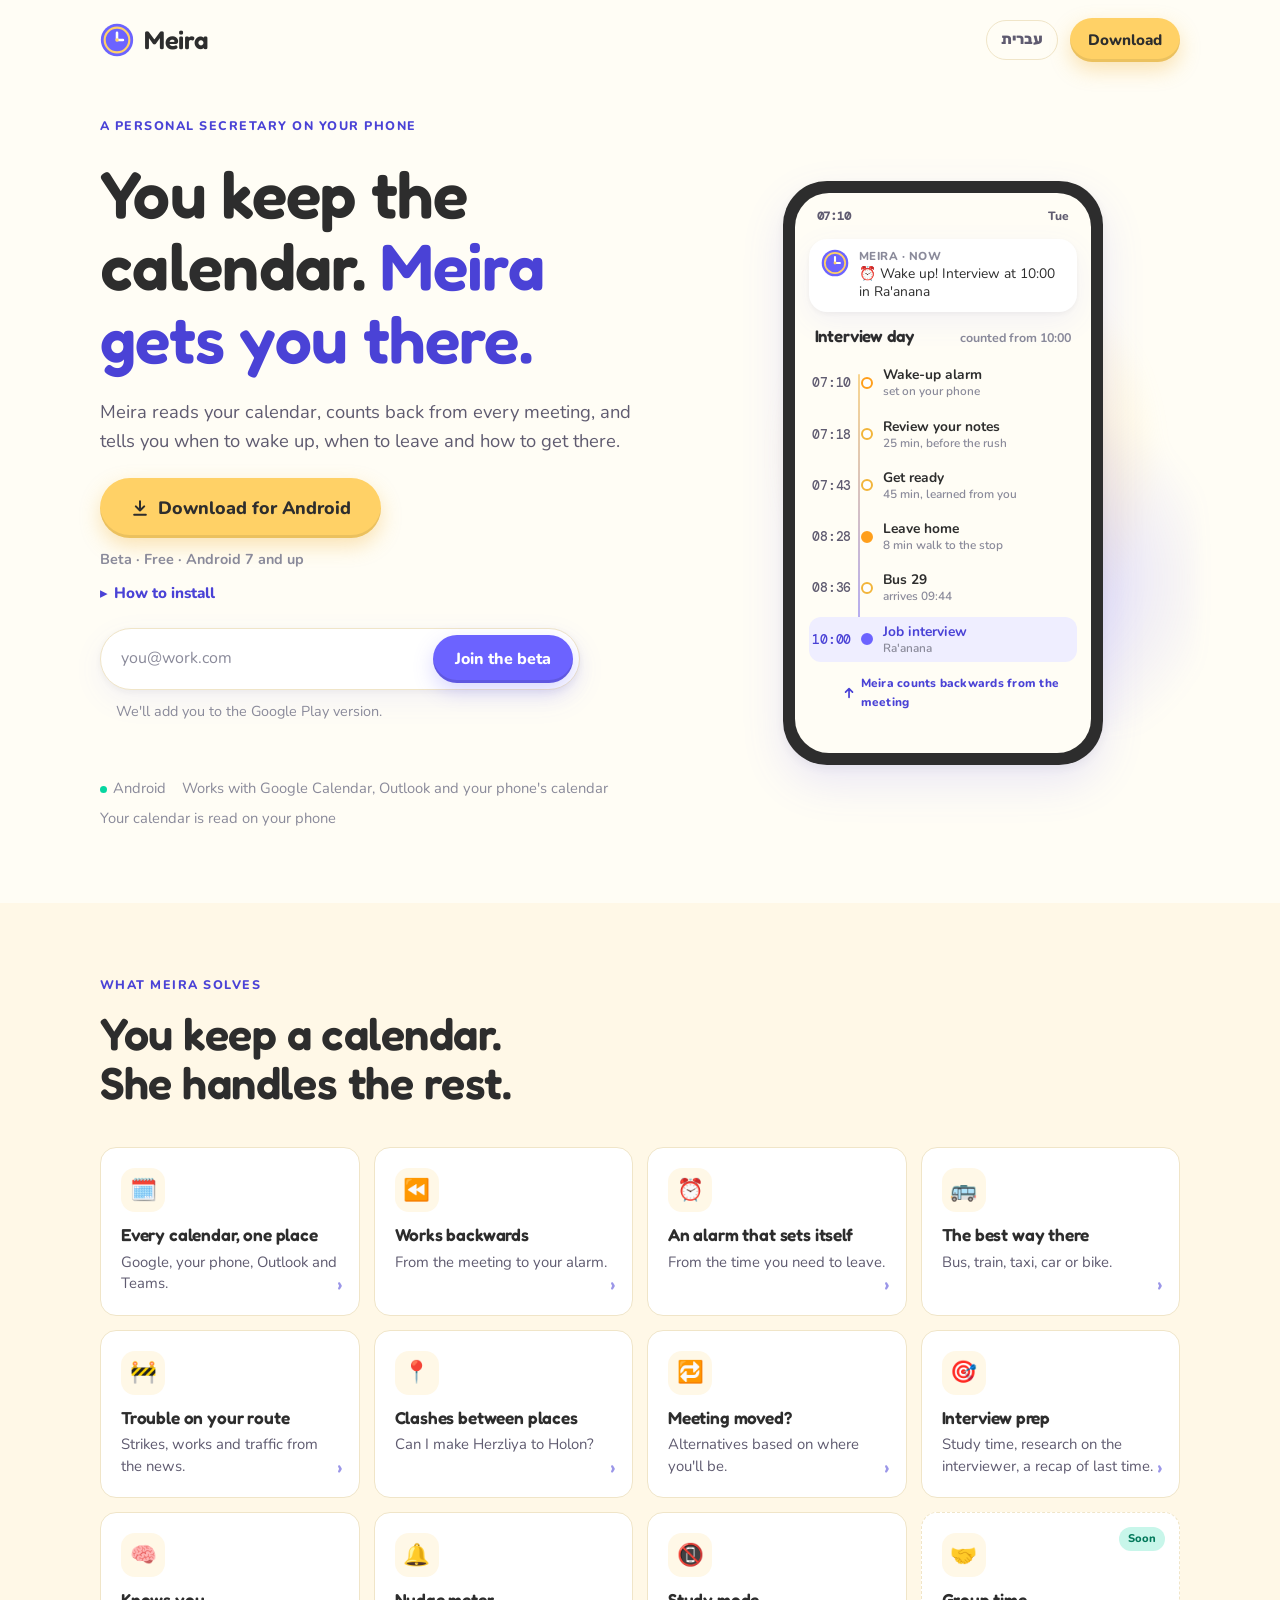
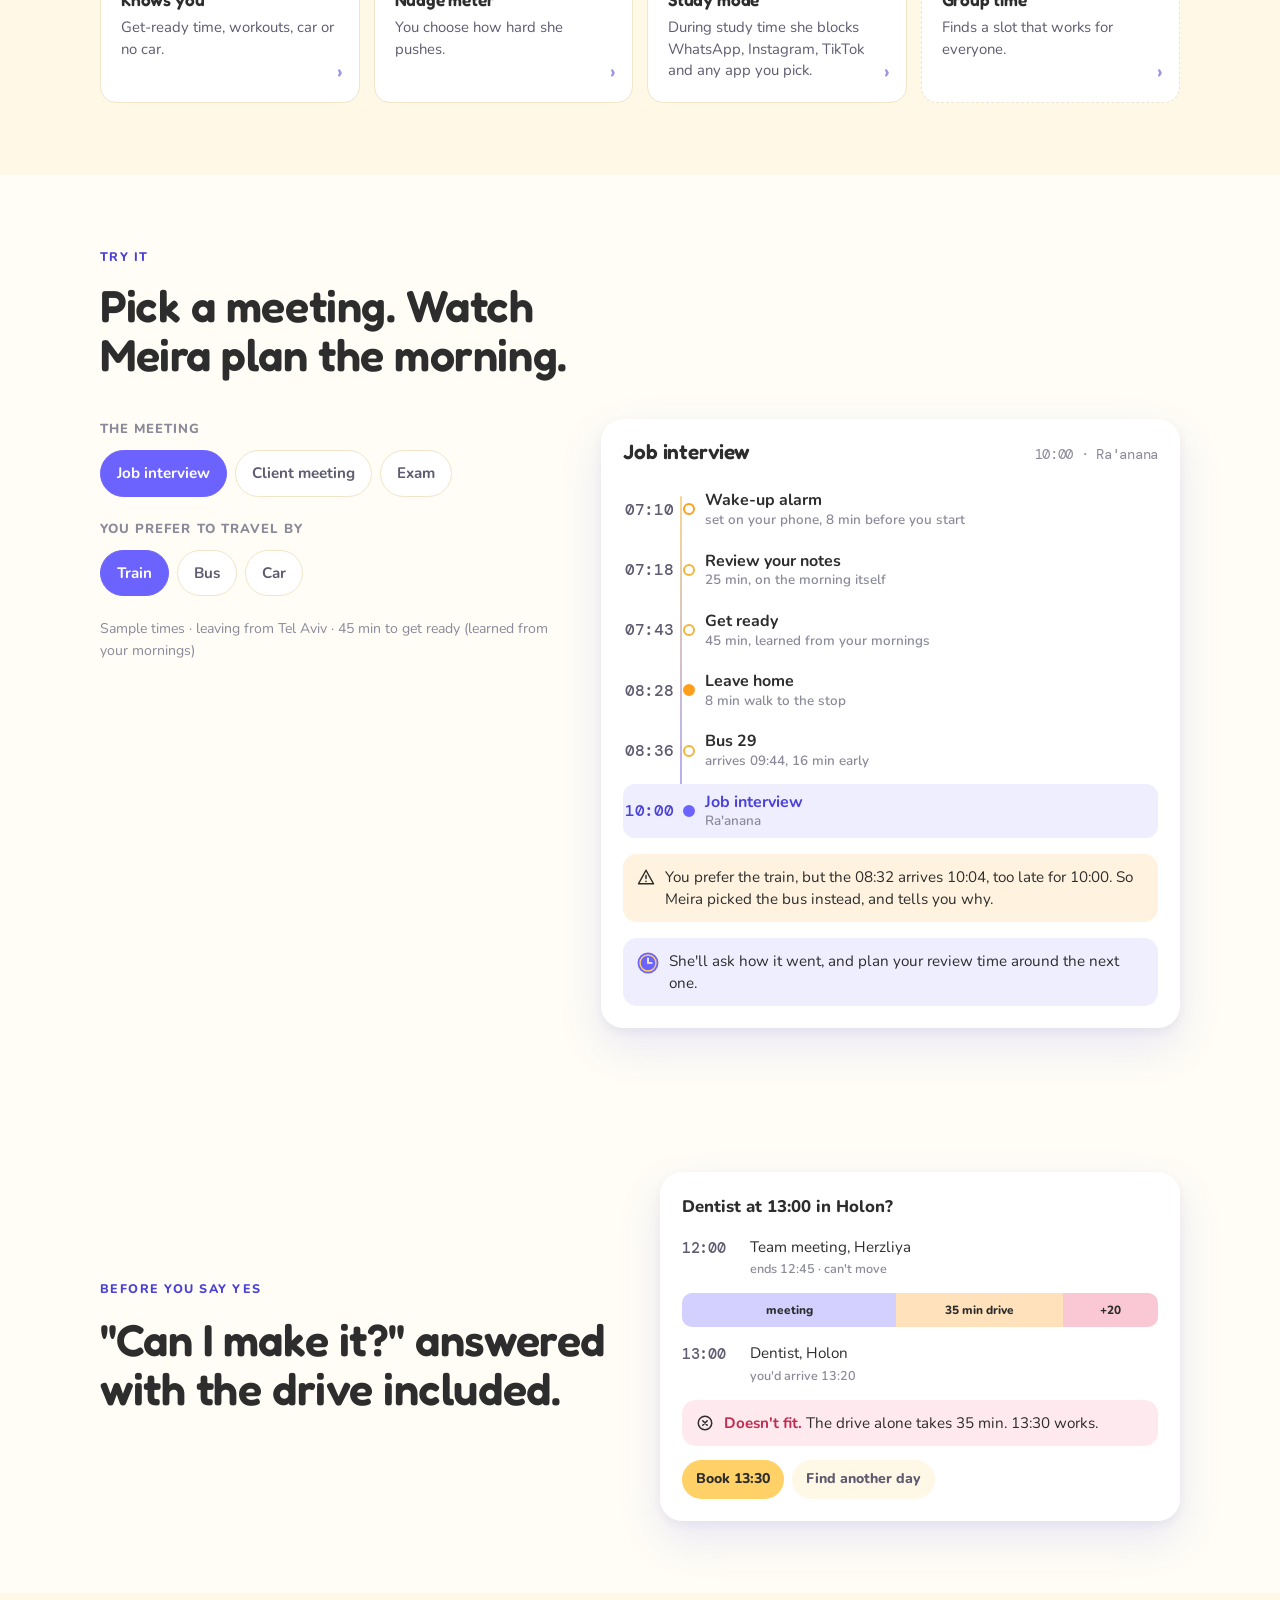
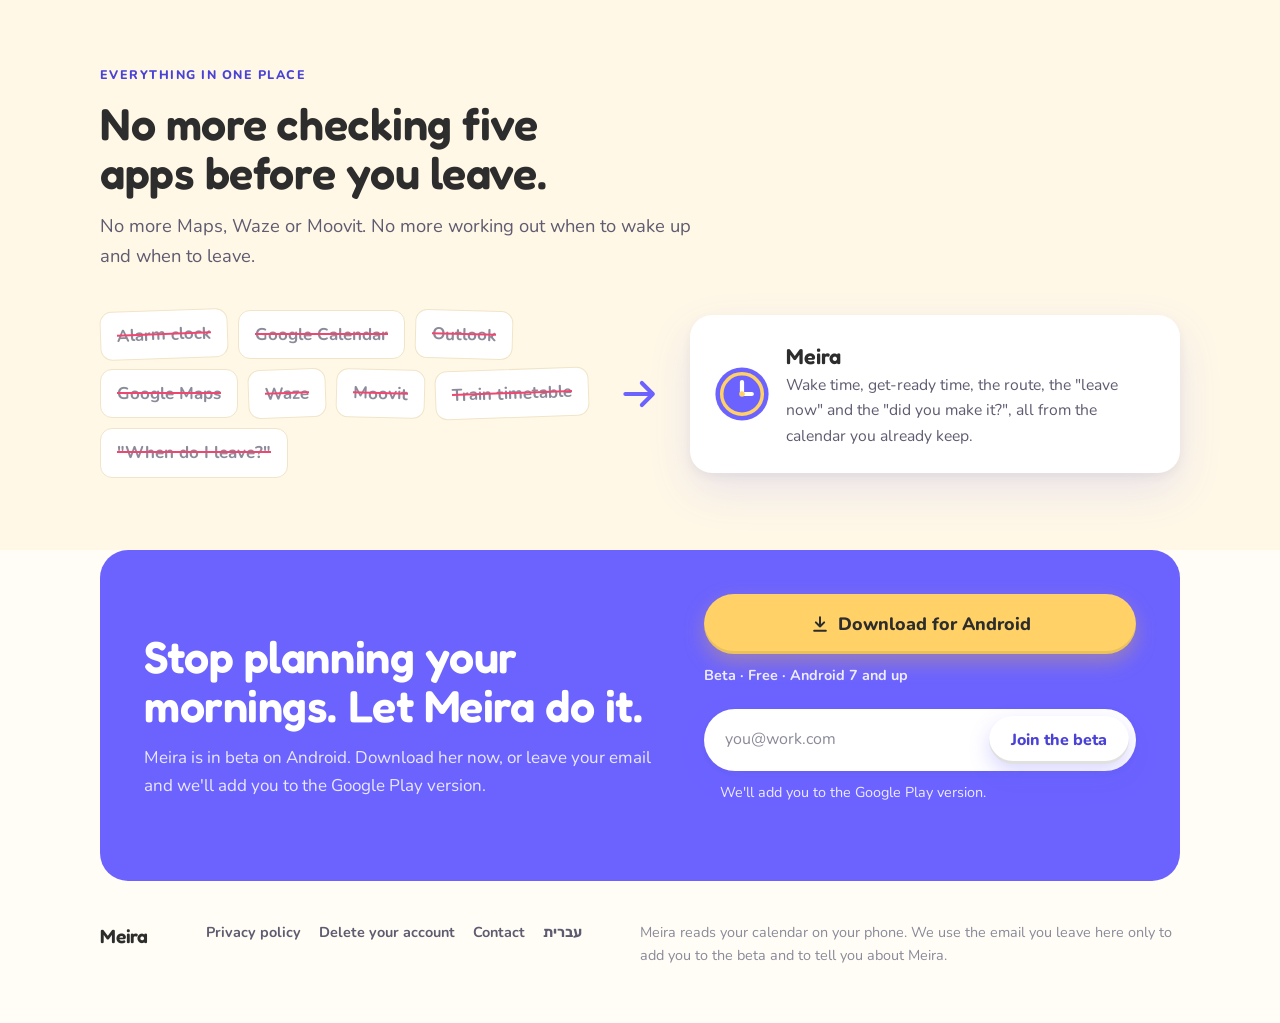
==== commit 40b40ec2: "site: 82785bd feat(site): every tile opens its feature, with a short explanation and an animated dem" ====
--- a/en/index.html
+++ b/en/index.html
@@ -122,18 +122,18 @@
       <h2>You keep a calendar. She handles the rest.</h2>
     </div>
     <div class="tiles">
-      <article class="tile"><span class="tile-ic" aria-hidden="true">🗓️</span><h3>Every calendar, one place</h3><p>Google, your phone, Outlook and Teams.</p></article>
-      <article class="tile"><span class="tile-ic" aria-hidden="true">⏪</span><h3>Works backwards</h3><p>From the meeting to your alarm.</p></article>
-      <article class="tile"><span class="tile-ic" aria-hidden="true">⏰</span><h3>An alarm that sets itself</h3><p>From the time you need to leave.</p></article>
-      <article class="tile"><span class="tile-ic" aria-hidden="true">🚌</span><h3>The best way there</h3><p>Bus, train, taxi, car or bike.</p></article>
-      <article class="tile"><span class="tile-ic" aria-hidden="true">🚧</span><h3>Trouble on your route</h3><p>Strikes, works and traffic from the news.</p></article>
-      <article class="tile"><span class="tile-ic" aria-hidden="true">📍</span><h3>Clashes between places</h3><p>Can I make Herzliya to Holon?</p></article>
-      <article class="tile"><span class="tile-ic" aria-hidden="true">🔁</span><h3>Meeting moved?</h3><p>Alternatives based on where you'll be.</p></article>
-      <article class="tile"><span class="tile-ic" aria-hidden="true">🎯</span><h3>Interview prep</h3><p>Study time, research on the interviewer, a recap of last time.</p></article>
-      <article class="tile"><span class="tile-ic" aria-hidden="true">🧠</span><h3>Knows you</h3><p>Get-ready time, workouts, car or no car.</p></article>
-      <article class="tile"><span class="tile-ic" aria-hidden="true">🔔</span><h3>Nudge meter</h3><p>You choose how hard she pushes.</p></article>
-      <article class="tile"><span class="tile-ic" aria-hidden="true">📵</span><h3>Study mode</h3><p>Blocks WhatsApp, Instagram and TikTok.</p></article>
-      <article class="tile tile-soon"><span class="tile-ic" aria-hidden="true">🤝</span><h3>Group time</h3><p>Finds a slot that works for everyone.</p><span class="tag tag-soon">Soon</span></article>
+      <article class="tile" data-f="calendars" tabindex="0" role="button" aria-haspopup="dialog"><span class="tile-ic" aria-hidden="true">🗓️</span><h3>Every calendar, one place</h3><p>Google, your phone, Outlook and Teams.</p></article>
+      <article class="tile" data-f="backwards" tabindex="0" role="button" aria-haspopup="dialog"><span class="tile-ic" aria-hidden="true">⏪</span><h3>Works backwards</h3><p>From the meeting to your alarm.</p></article>
+      <article class="tile" data-f="alarm" tabindex="0" role="button" aria-haspopup="dialog"><span class="tile-ic" aria-hidden="true">⏰</span><h3>An alarm that sets itself</h3><p>From the time you need to leave.</p></article>
+      <article class="tile" data-f="route" tabindex="0" role="button" aria-haspopup="dialog"><span class="tile-ic" aria-hidden="true">🚌</span><h3>The best way there</h3><p>Bus, train, taxi, car or bike.</p></article>
+      <article class="tile" data-f="disruptions" tabindex="0" role="button" aria-haspopup="dialog"><span class="tile-ic" aria-hidden="true">🚧</span><h3>Trouble on your route</h3><p>Strikes, works and traffic from the news.</p></article>
+      <article class="tile" data-f="clash" tabindex="0" role="button" aria-haspopup="dialog"><span class="tile-ic" aria-hidden="true">📍</span><h3>Clashes between places</h3><p>Can I make Herzliya to Holon?</p></article>
+      <article class="tile" data-f="moved" tabindex="0" role="button" aria-haspopup="dialog"><span class="tile-ic" aria-hidden="true">🔁</span><h3>Meeting moved?</h3><p>Alternatives based on where you'll be.</p></article>
+      <article class="tile" data-f="prep" tabindex="0" role="button" aria-haspopup="dialog"><span class="tile-ic" aria-hidden="true">🎯</span><h3>Interview prep</h3><p>Study time, research on the interviewer, a recap of last time.</p></article>
+      <article class="tile" data-f="knows" tabindex="0" role="button" aria-haspopup="dialog"><span class="tile-ic" aria-hidden="true">🧠</span><h3>Knows you</h3><p>Get-ready time, workouts, car or no car.</p></article>
+      <article class="tile" data-f="nudge" tabindex="0" role="button" aria-haspopup="dialog"><span class="tile-ic" aria-hidden="true">🔔</span><h3>Nudge meter</h3><p>You choose how hard she pushes.</p></article>
+      <article class="tile" data-f="focus" tabindex="0" role="button" aria-haspopup="dialog"><span class="tile-ic" aria-hidden="true">📵</span><h3>Study mode</h3><p>During study time she blocks WhatsApp, Instagram, TikTok and any app you pick.</p></article>
+      <article class="tile tile-soon" data-f="group" tabindex="0" role="button" aria-haspopup="dialog"><span class="tile-ic" aria-hidden="true">🤝</span><h3>Group time</h3><p>Finds a slot that works for everyone.</p><span class="tag tag-soon">Soon</span></article>
     </div>
   </div>
 </section>
@@ -259,6 +259,15 @@
   </footer>
 </div>
 
+<dialog id="feat-dialog" aria-labelledby="fd-title">
+  <div class="fd">
+    <button type="button" class="fd-close" aria-label="Close">×</button>
+    <span class="fd-ic" id="fd-ic" aria-hidden="true"></span>
+    <h3 id="fd-title"></h3>
+    <p id="fd-detail"></p>
+    <div class="fd-phone"><div class="fd-bar"><span class="fd-dot"></span><b>Meira</b></div><ol class="fd-msgs" id="fd-msgs" aria-live="polite"></ol><button type="button" class="fd-replay" id="fd-replay"></button></div>
+  </div>
+</dialog>
 <script src="../app.js"></script>
 </body>
 </html>
--- a/style.css
+++ b/style.css
@@ -480,3 +480,48 @@
 @media (max-width: 960px) { .tiles { grid-template-columns: repeat(3, 1fr); } }
 @media (max-width: 700px) { .tiles { grid-template-columns: repeat(2, 1fr); gap: 10px; } .tile { padding: 16px; } .tile p { font-size: .88rem; } }
 @media (prefers-reduced-motion: reduce) { .tile, .tile:hover { transition: none; transform: none; } }
+
+/* ---------- feature dialog ---------- */
+.tile[data-f] { cursor: pointer; }
+.tile[data-f]::after {
+  content: "›"; position: absolute; bottom: 14px; inset-inline-end: 16px; font-weight: 800; font-size: 1.2rem;
+  color: var(--purple-ink); opacity: .55; transition: opacity .15s, transform .15s;
+}
+[dir="rtl"] .tile[data-f]::after, [lang="he"] .tile[data-f]::after { content: "‹"; }
+.tile[data-f]:hover::after { opacity: 1; }
+#feat-dialog {
+  border: 0; padding: 0; background: transparent; color: var(--ink);
+  width: min(460px, calc(100vw - 32px)); max-height: calc(100dvh - 32px);
+}
+#feat-dialog::backdrop { background: rgba(26, 26, 46, .45); backdrop-filter: blur(3px); }
+#feat-dialog[open] .fd { animation: fd-in .28s cubic-bezier(.2, .9, .3, 1.15); }
+@keyframes fd-in { from { opacity: 0; transform: translateY(16px) scale(.97); } to { opacity: 1; transform: none; } }
+.fd {
+  position: relative; background: var(--bg); border-radius: 24px; padding: 26px 22px 22px;
+  box-shadow: var(--shadow-lift); display: flex; flex-direction: column; gap: 10px;
+  max-height: calc(100dvh - 32px); overflow-y: auto;
+}
+.fd-close {
+  position: absolute; top: 12px; inset-inline-end: 12px; width: 36px; height: 36px; border-radius: 50%;
+  border: 0; background: var(--card); color: var(--ink); font-size: 1.4rem; line-height: 1; cursor: pointer;
+}
+.fd-ic { width: 52px; height: 52px; border-radius: 16px; display: grid; place-items: center; font-size: 1.6rem; background: var(--card); }
+.fd h3 { font-size: 1.4rem; }
+.fd p { color: var(--ink-2); font-size: .98rem; line-height: 1.55; }
+.fd-phone { margin-top: 6px; background: var(--card); border-radius: 20px; padding: 12px; display: flex; flex-direction: column; gap: 8px; }
+.fd-bar { display: flex; align-items: center; gap: 8px; font-size: .82rem; color: var(--ink-3); padding: 0 4px 4px; }
+.fd-dot { width: 22px; height: 22px; border-radius: 50%; background: var(--purple); box-shadow: inset 0 0 0 3px var(--yellow); }
+.fd-msgs { list-style: none; margin: 0; padding: 0; display: flex; flex-direction: column; gap: 8px; min-height: 170px; }
+.fd-msg {
+  align-self: flex-start; max-width: 88%; background: var(--surface); border-radius: 16px; border-start-start-radius: 4px;
+  padding: 9px 13px; font-size: .93rem; font-weight: 700; line-height: 1.4; box-shadow: var(--shadow);
+  animation: fd-msg .35s ease both;
+}
+.fd-msg.fd-me { align-self: flex-end; background: var(--purple); color: #fff; border-start-start-radius: 16px; border-start-end-radius: 4px; }
+.fd-msg.fd-warn { box-shadow: inset 4px 0 0 var(--orange), var(--shadow); }
+.fd-msg.fd-ok { box-shadow: inset 4px 0 0 var(--green), var(--shadow); }
+[lang="he"] .fd-msg.fd-warn { box-shadow: inset -4px 0 0 var(--orange), var(--shadow); }
+[lang="he"] .fd-msg.fd-ok { box-shadow: inset -4px 0 0 var(--green), var(--shadow); }
+@keyframes fd-msg { from { opacity: 0; transform: translateY(8px); } to { opacity: 1; transform: none; } }
+.fd-replay { align-self: center; border: 0; background: none; color: var(--purple-ink); font: inherit; font-weight: 800; font-size: .88rem; cursor: pointer; padding: 4px 10px; }
+@media (prefers-reduced-motion: reduce) { #feat-dialog[open] .fd, .fd-msg { animation: none; } }
